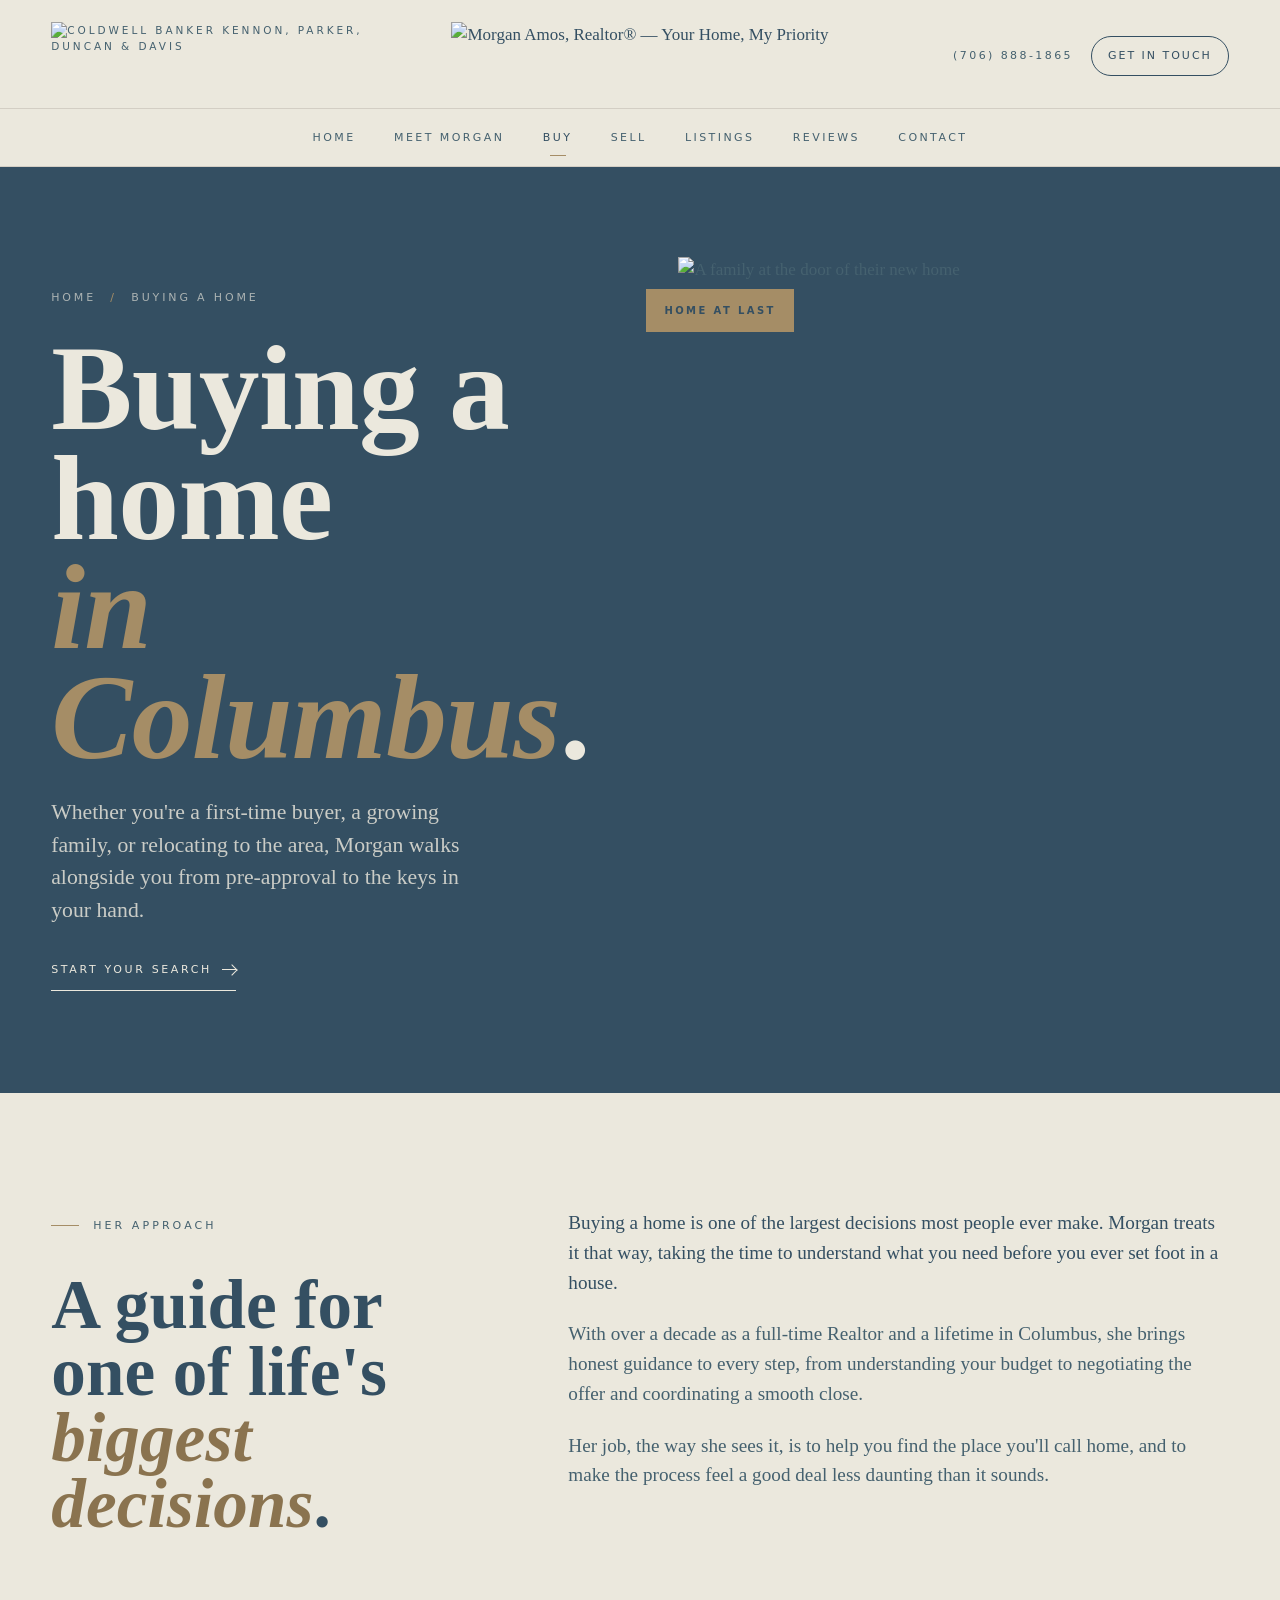
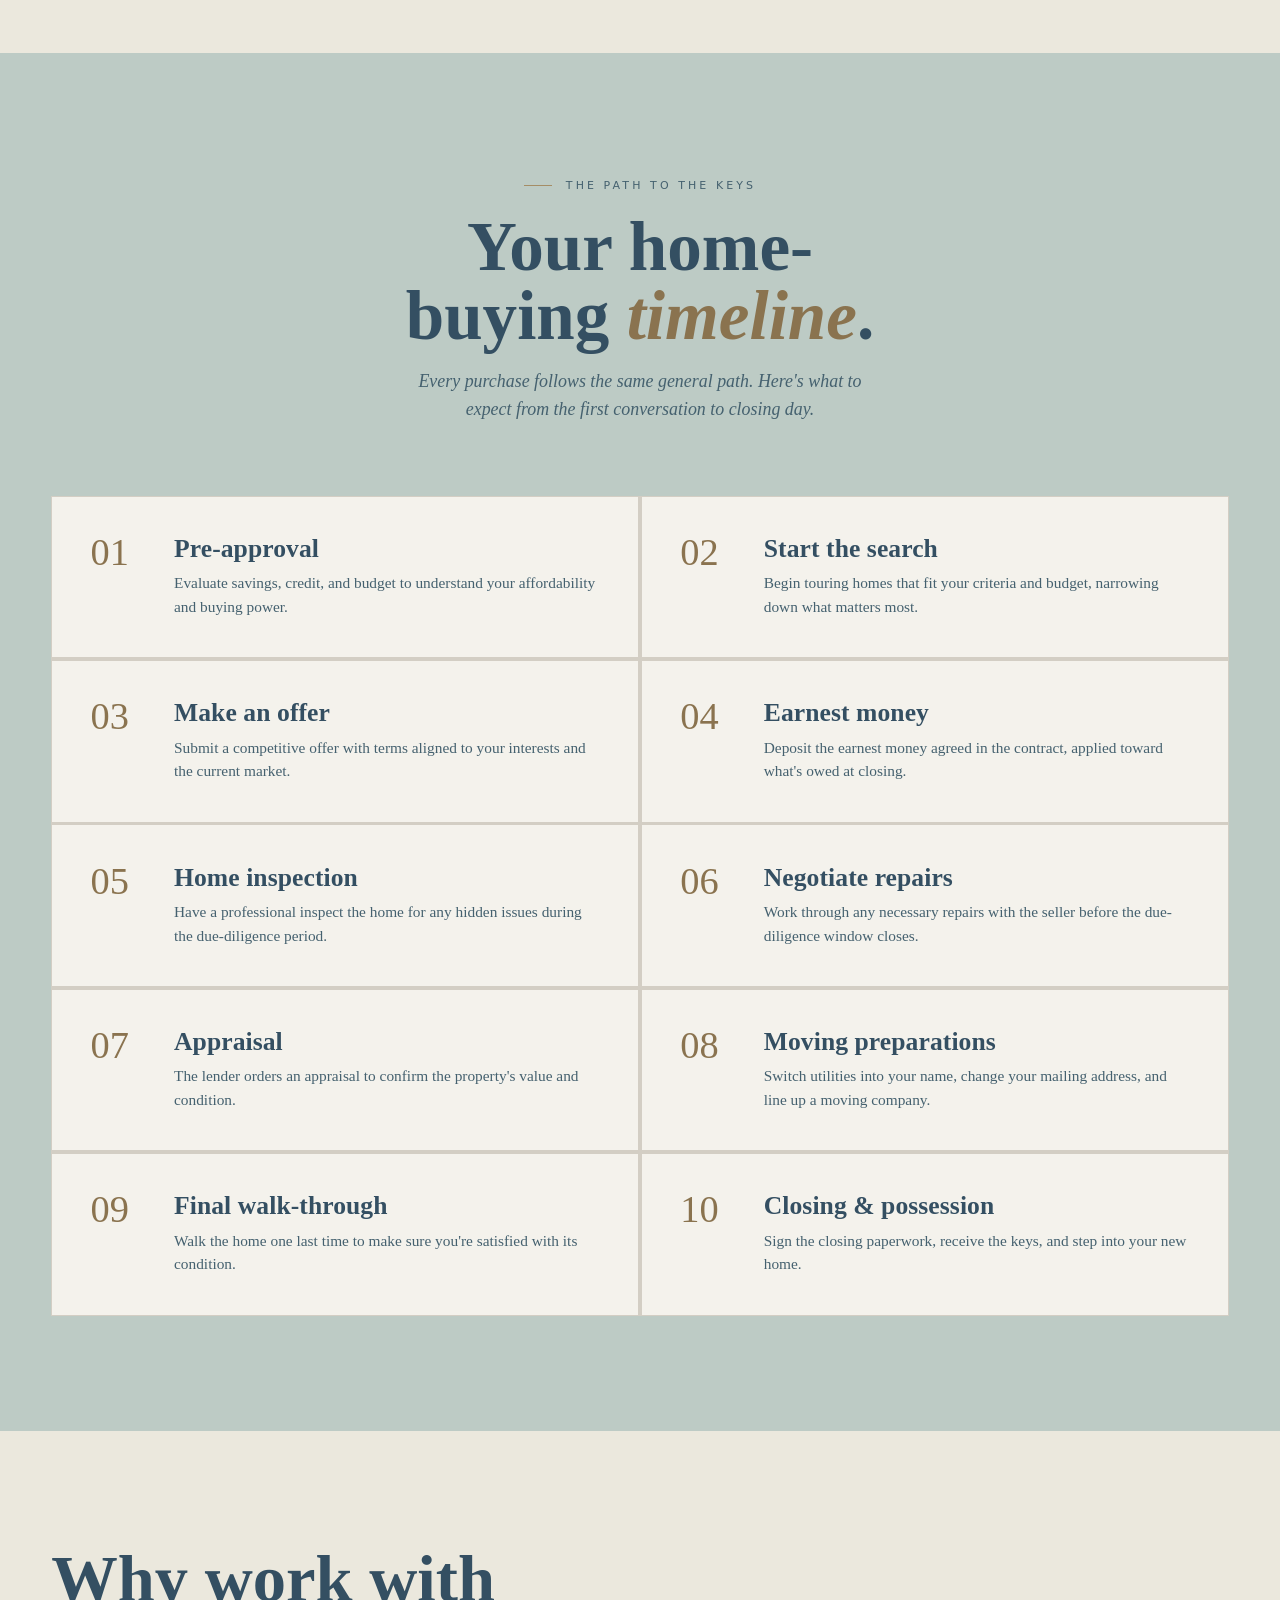
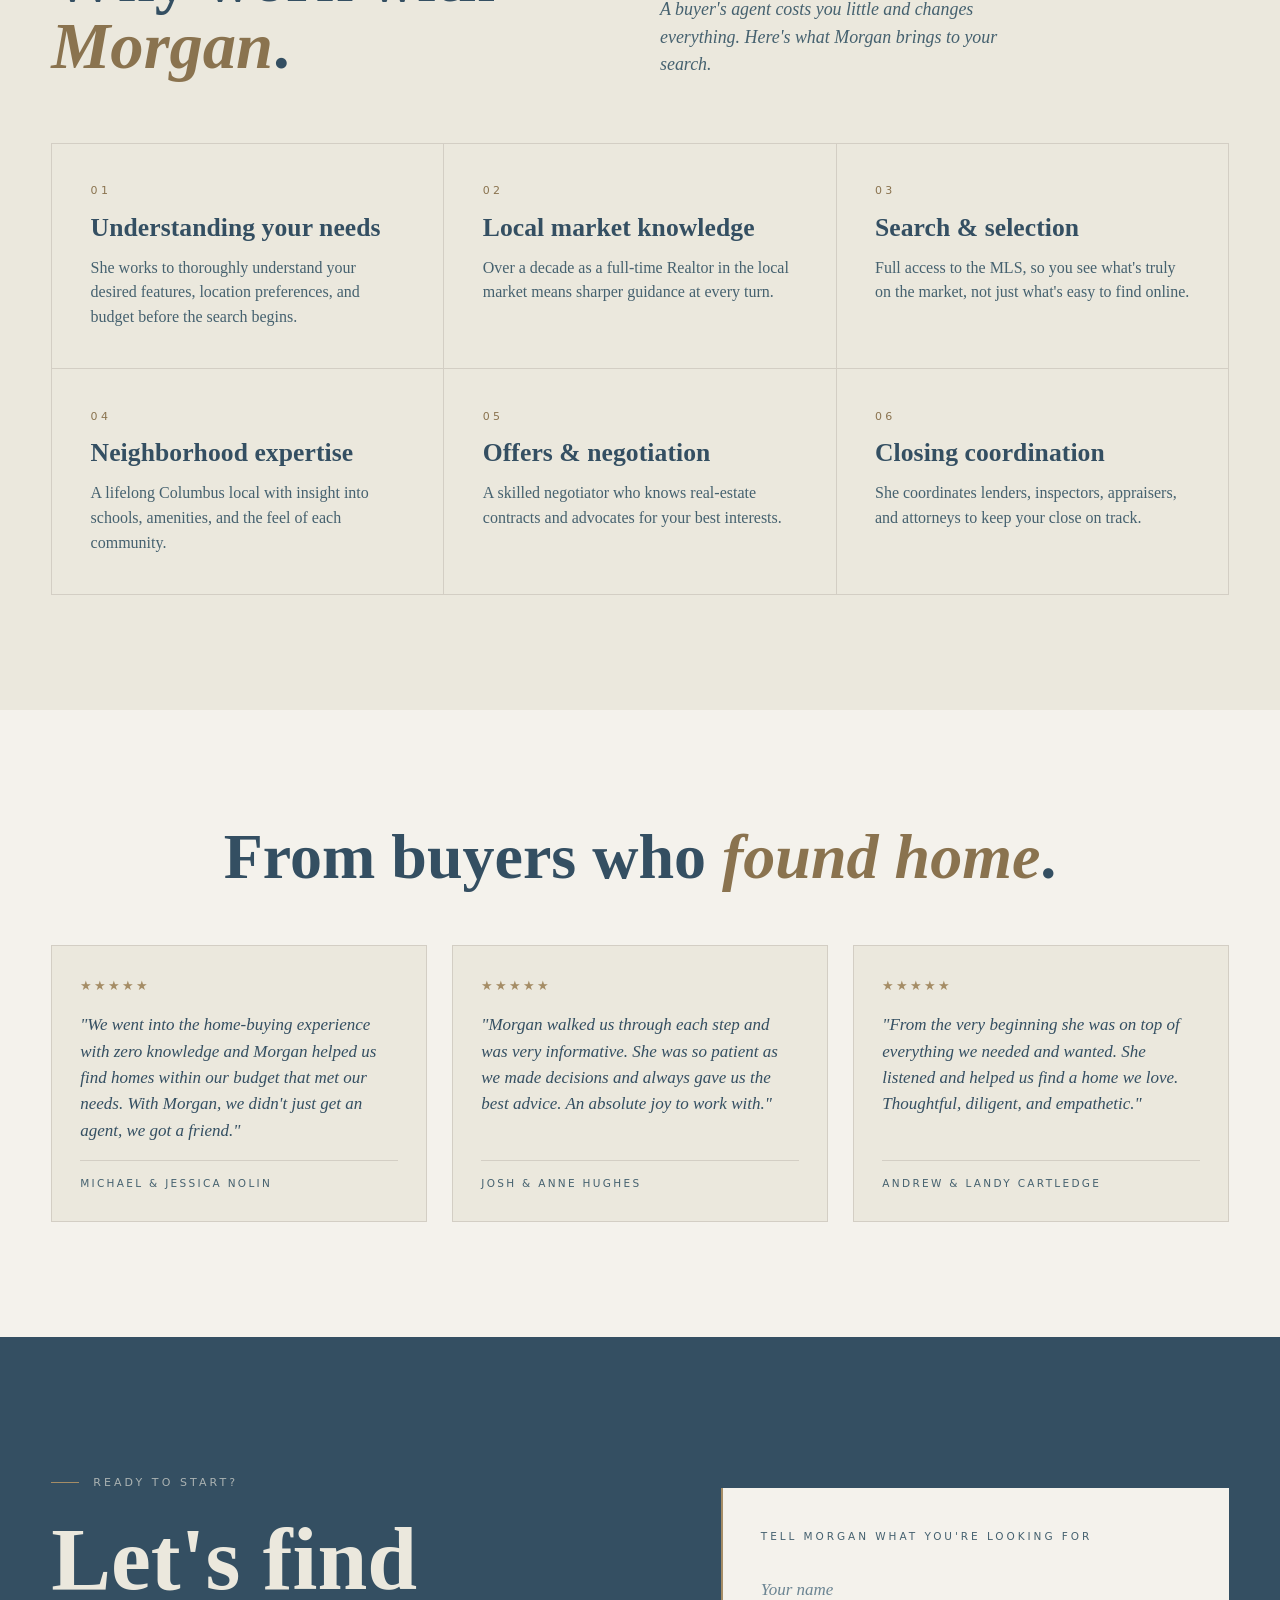
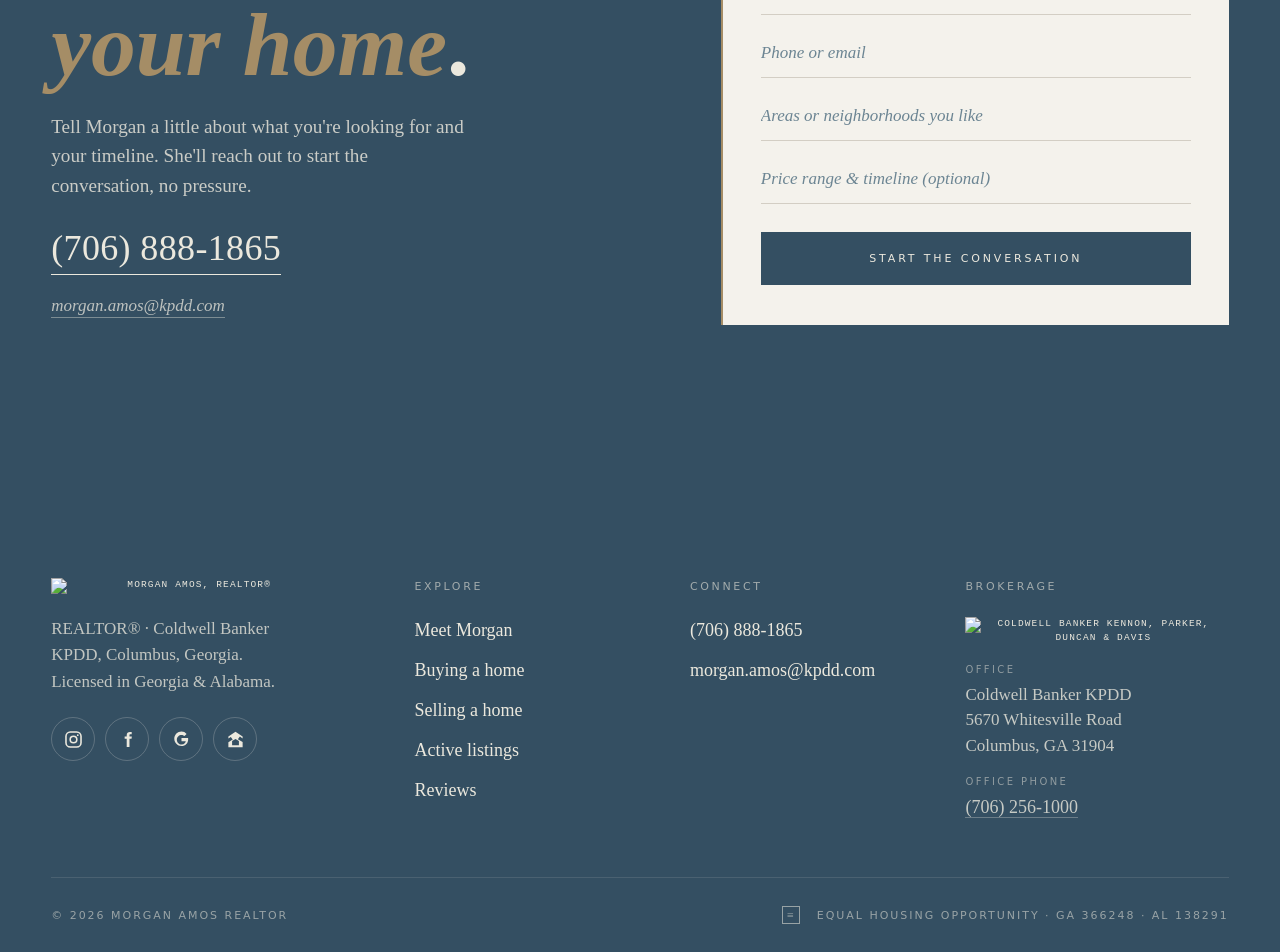
==== buy.html @ 6b2a9965 "Add files via upload" ====
<!doctype html>
<html lang="en">
<head>
<meta charset="utf-8" />
<meta name="viewport" content="width=device-width, initial-scale=1, viewport-fit=cover" />
<meta name="theme-color" content="#083A4F" />
<title>Buy a Home · Morgan Amos Realtor</title>
<link rel="icon" type="image/png" href="favicon.png" />
<link rel="icon" type="image/png" sizes="32x32" href="favicon-32.png" />
<link rel="apple-touch-icon" href="apple-touch-icon.png" />
<link rel="stylesheet" href="fonts.css" />
<link rel="stylesheet" href="shared.css" />
<style>
  /* Hero, full-bleed dark */
  .buy-hero {
    background: var(--ink);
    color: var(--cream);
    padding: clamp(48px, 7vw, 130px) var(--gutter) clamp(56px, 8vw, 140px);
    display: grid;
    grid-template-columns: 1fr 1fr;
    gap: clamp(28px, 6vw, 100px);
    align-items: end;
  }
  .buy-hero .crumbs {
    font-family: var(--sans);
    font-size: 11px;
    letter-spacing: 0.26em;
    text-transform: uppercase;
    color: rgba(235,232,221,0.65);
    margin-bottom: 28px;
  }
  .buy-hero .crumbs span { padding: 0 8px; color: var(--accent); }
  .buy-hero h1 {
    font-family: var(--display);
    font-size: clamp(52px, 9.5vw, 160px);
    line-height: 0.9;
    margin: 0 0 24px;
    letter-spacing: -0.005em;
  }
  .buy-hero h1 em { font-family: var(--serif); font-style: italic; color: var(--accent); }
  .buy-hero .lede {
    font-family: var(--serif);
    font-size: clamp(18px, 1.7vw, 26px);
    color: rgba(235,232,221,0.82);
    max-width: 40ch;
    margin: 0 0 28px;
    line-height: 1.5;
  }
  .buy-hero__right { aspect-ratio: 3/4; position: relative; }
  .buy-hero__right .ph { position: absolute; inset: 0; }
  .buy-hero__right .caption {
    position: absolute;
    z-index: 3;
    left: 14px; top: 14px;
    background: var(--accent);
    color: var(--ink);
    padding: 10px 14px;
    font-family: var(--sans);
    font-size: 10px;
    letter-spacing: 0.24em;
    text-transform: uppercase;
    font-weight: 600;
  }
  @media (min-width: 901px) {
    .buy-hero__right .caption { left: -32px; top: 32px; padding: 14px 18px; }
  }
  @media (max-width: 900px) { .buy-hero { grid-template-columns: 1fr; } }

  /* Intro / approach */
  .approach {
    padding: clamp(56px, 9vw, 140px) var(--gutter);
    display: grid;
    grid-template-columns: 1fr 1.5fr;
    gap: clamp(28px, 6vw, 100px);
    align-items: start;
  }
  .approach h2 {
    font-family: var(--display);
    font-size: clamp(38px, 5.4vw, 88px);
    line-height: 0.96;
    margin: 14px 0 0;
    letter-spacing: 0.002em;
  }
  .approach h2 em { font-family: var(--serif); font-style: italic; color: var(--accent-deep); }
  .approach__body p {
    font-family: var(--serif);
    font-size: clamp(17px, 1.5vw, 24px);
    line-height: 1.55;
    margin: 0 0 22px;
    color: var(--ink);
  }
  .approach__body p:nth-child(n+2) { color: var(--ink-soft); }
  @media (max-width: 800px) { .approach { grid-template-columns: 1fr; gap: 24px; } }

  /* Timeline */
  .timeline { background: var(--paper); padding: clamp(56px, 9vw, 140px) var(--gutter); }
  .timeline__head {
    text-align: center;
    max-width: 58ch;
    margin: 0 auto clamp(40px, 6vw, 72px);
  }
  .timeline__head h2 {
    font-family: var(--display);
    font-size: clamp(34px, 5.4vw, 80px);
    margin: 0 0 16px;
    line-height: 1;
  }
  .timeline__head h2 em { font-family: var(--serif); font-style: italic; color: var(--accent-deep); }
  .timeline__head p {
    font-family: var(--serif);
    font-style: italic;
    font-size: clamp(17px, 1.4vw, 20px);
    color: var(--ink-soft);
  }
  .timeline__grid {
    display: grid;
    grid-template-columns: repeat(2, 1fr);
    gap: clamp(2px, 0.3vw, 4px);
    max-width: 1200px;
    margin: 0 auto;
    border: 1px solid var(--hairline);
    background: var(--hairline);
  }
  .tstep {
    background: var(--cream-light);
    padding: clamp(26px, 3vw, 40px);
    display: flex;
    gap: 22px;
    align-items: flex-start;
  }
  .tstep__n {
    font-family: var(--display);
    font-size: clamp(28px, 3vw, 44px);
    line-height: 0.9;
    color: var(--accent-deep);
    flex-shrink: 0;
    min-width: 1.6em;
  }
  .tstep__t {
    font-family: var(--display);
    font-size: clamp(20px, 2vw, 28px);
    margin: 0 0 8px;
    line-height: 1.1;
    letter-spacing: 0.003em;
  }
  .tstep__b {
    font-family: var(--serif);
    font-size: clamp(15px, 1.2vw, 17px);
    line-height: 1.55;
    color: var(--ink-soft);
    margin: 0;
  }
  @media (max-width: 720px) { .timeline__grid { grid-template-columns: 1fr; } }

  /* Reasons */
  .reasons { padding: clamp(56px, 9vw, 140px) var(--gutter); }
  .reasons__head {
    display: grid;
    grid-template-columns: 1fr 1fr;
    gap: 40px;
    align-items: end;
    margin-bottom: clamp(40px, 5vw, 64px);
  }
  .reasons__head h2 {
    font-family: var(--display);
    font-size: clamp(34px, 5.2vw, 80px);
    line-height: 1;
    margin: 0;
  }
  .reasons__head h2 em { font-family: var(--serif); font-style: italic; color: var(--accent-deep); }
  .reasons__head p {
    font-family: var(--serif);
    font-style: italic;
    font-size: clamp(17px, 1.4vw, 19px);
    color: var(--ink-soft);
    max-width: 42ch;
    margin: 0;
  }
  .reasons__grid {
    display: grid;
    grid-template-columns: repeat(3, 1fr);
    border-top: 1px solid var(--hairline);
    border-left: 1px solid var(--hairline);
  }
  .reason {
    padding: clamp(28px, 3vw, 42px);
    border-right: 1px solid var(--hairline);
    border-bottom: 1px solid var(--hairline);
    display: flex;
    flex-direction: column;
    gap: 14px;
  }
  .reason .n { font-family: var(--sans); font-size: 11px; letter-spacing: 0.3em; color: var(--accent-deep); }
  .reason h3 {
    font-family: var(--display);
    font-size: clamp(21px, 2vw, 28px);
    line-height: 1.1;
    margin: 0;
    letter-spacing: 0.003em;
  }
  .reason p {
    font-family: var(--serif);
    font-size: 16px;
    line-height: 1.55;
    color: var(--ink-soft);
    margin: 0;
  }
  @media (max-width: 900px) { .reasons__head { grid-template-columns: 1fr; gap: 16px; } .reasons__grid { grid-template-columns: 1fr 1fr; } }
  @media (max-width: 560px) { .reasons__grid { grid-template-columns: 1fr; } }

  /* Costs */
  .costs { background: var(--ink); color: var(--cream); padding: clamp(56px, 9vw, 140px) var(--gutter); }
  .costs__head {
    display: grid; grid-template-columns: 1fr 1fr; gap: 28px; align-items: end;
    margin-bottom: clamp(36px, 5vw, 56px);
  }
  .costs__head h2 { font-family: var(--display); font-size: clamp(34px, 5.4vw, 78px); line-height: 1; margin: 0; color: var(--cream); }
  .costs__head h2 em { font-family: var(--serif); font-style: italic; color: var(--accent); }
  .costs__head p {
    font-family: var(--serif); font-style: italic; font-size: clamp(16px, 1.4vw, 19px);
    color: rgba(235,232,221,0.78); max-width: 44ch; margin: 0;
  }
  .costs__grid {
    display: grid; grid-template-columns: repeat(3, 1fr);
    border-top: 1px solid rgba(235,232,221,0.18);
    border-left: 1px solid rgba(235,232,221,0.18);
  }
  .cost {
    padding: clamp(24px, 2.6vw, 36px);
    border-right: 1px solid rgba(235,232,221,0.18);
    border-bottom: 1px solid rgba(235,232,221,0.18);
  }
  .cost .amt { font-family: var(--display); font-size: clamp(22px, 2.4vw, 34px); line-height: 1; margin-bottom: 10px; color: var(--cream); }
  .cost .amt em { font-family: var(--serif); font-style: italic; color: var(--accent); }
  .cost .lab { font-family: var(--sans); font-size: 10.5px; letter-spacing: 0.2em; text-transform: uppercase; color: rgba(235,232,221,0.62); margin-bottom: 10px; }
  .cost .note { font-family: var(--serif); font-size: 15px; line-height: 1.5; color: rgba(235,232,221,0.78); margin: 0; }
  .costs__foot {
    margin-top: clamp(32px, 4vw, 48px);
    font-family: var(--serif); font-style: italic; font-size: clamp(16px, 1.3vw, 19px);
    color: rgba(235,232,221,0.82); max-width: 70ch; line-height: 1.55;
    border-left: 2px solid var(--accent); padding-left: 22px;
  }
  @media (max-width: 900px) { .costs__head { grid-template-columns: 1fr; gap: 14px; } .costs__grid { grid-template-columns: 1fr 1fr; } }
  @media (max-width: 560px) { .costs__grid { grid-template-columns: 1fr; } }

  /* Testimonials */
  .btest { padding: clamp(56px, 9vw, 140px) var(--gutter); background: var(--cream-light); }
  .btest__head { text-align: center; margin-bottom: clamp(36px, 5vw, 56px); }
  .btest__head h2 { font-family: var(--display); font-size: clamp(32px, 5vw, 72px); margin: 0; line-height: 1; }
  .btest__head h2 em { font-family: var(--serif); font-style: italic; color: var(--accent-deep); }
  .btest__grid { display: grid; grid-template-columns: repeat(3, 1fr); gap: clamp(16px, 2vw, 28px); max-width: 1200px; margin: 0 auto; }
  .btest__card {
    background: var(--cream); padding: 30px 28px; border: 1px solid var(--hairline);
    display: flex; flex-direction: column; gap: 16px;
  }
  .btest__stars { color: var(--accent); letter-spacing: 2px; font-size: 13px; }
  .btest__body { font-family: var(--serif); font-style: italic; font-size: 17px; line-height: 1.55; color: var(--ink); margin: 0; }
  .btest__by {
    font-family: var(--sans); font-size: 10.5px; letter-spacing: 0.22em; text-transform: uppercase;
    color: var(--ink-soft); margin-top: auto; padding-top: 14px; border-top: 1px solid var(--hairline);
  }
  @media (max-width: 900px) { .btest__grid { grid-template-columns: 1fr; } }

  /* CTA */
  .buyer-cta {
    background: var(--ink); color: var(--cream);
    padding: clamp(56px, 10vw, 160px) var(--gutter);
    display: grid; grid-template-columns: 1.2fr 1fr; gap: clamp(32px, 5vw, 60px); align-items: center;
  }
  .buyer-cta h2 { font-family: var(--display); font-size: clamp(40px, 7vw, 110px); line-height: 0.96; margin: 0 0 24px; text-wrap: balance; }
  .buyer-cta h2 em { font-family: var(--serif); font-style: italic; color: var(--accent); }
  .buyer-cta p { font-family: var(--serif); font-size: clamp(17px, 1.5vw, 21px); color: rgba(235,232,221,0.82); margin: 0 0 28px; max-width: 44ch; line-height: 1.55; }
  .buyer-cta__form { background: var(--cream-light); color: var(--ink); padding: clamp(28px, 3.5vw, 40px) clamp(24px, 3vw, 38px); border-left: 2px solid var(--accent); }
  .buyer-cta__form .label { font-family: var(--sans); font-size: 10.5px; letter-spacing: 0.28em; text-transform: uppercase; color: var(--ink-soft); margin-bottom: 22px; }
  .buyer-cta__form .field {
    border: 0; border-bottom: 1px solid var(--hairline); background: transparent; width: 100%;
    padding: 14px 0; font-family: var(--serif); font-size: 17px; margin-bottom: 14px; outline: none; color: var(--ink); min-height: 48px;
  }
  .buyer-cta__form .field::placeholder { color: var(--ink-mute); font-style: italic; }
  .buyer-cta__form .field:focus { border-bottom-color: var(--accent); }
  .buyer-cta__form button {
    margin-top: 14px; width: 100%; padding: 18px 22px; background: var(--ink); color: var(--cream); border: 0;
    font-family: var(--sans); font-size: 11px; letter-spacing: 0.26em; text-transform: uppercase; transition: background .25s var(--ease); min-height: 52px;
  }
  .buyer-cta__form button:hover { background: var(--accent-deep); }
  @media (max-width: 900px) { .buyer-cta { grid-template-columns: 1fr; } }

  body[data-accent="gold"] { --accent: #A58D66; --accent-deep: #8a734f; }
  body[data-accent="navy"] { --accent: #083A4F; --accent-deep: #083A4F; }
  body[data-accent="teal"] { --accent: #407E8C; --accent-deep: #346874; }
</style>
</head>
<body data-accent="gold">

<header class="masthead" id="masthead">
  <div class="masthead__top">
    <div class="masthead__meta masthead__brokerage">
      <a href="https://kpdd.com" target="_blank" rel="noopener" aria-label="Coldwell Banker Kennon, Parker, Duncan &amp; Davis"><img src="uploads/coldwell-banker-kpdd.webp" alt="Coldwell Banker Kennon, Parker, Duncan &amp; Davis" /></a>
    </div>
    <div class="masthead__brand">
      <a class="masthead__logo" href="index.html"><img src="uploads/morgan-logo.png" alt="Morgan Amos, Realtor&reg; — Your Home, My Priority" /></a>
    </div>
    <div class="masthead__right">
      <a class="masthead__phone" href="tel:7068881865">(706) 888-1865</a>
      <a class="masthead__cta" href="#contact">Get in touch</a>
      <button class="masthead__menu" id="navToggle" aria-label="Open menu" aria-expanded="false">
        <span></span><span></span><span></span>
      </button>
    </div>
  </div>
  <nav class="masthead__nav" id="navList">
    <a href="index.html">Home</a>
    <a href="meet-morgan.html">Meet Morgan</a>
    <a href="buy.html" class="active">Buy</a>
    <a href="sell.html">Sell</a>
    <a href="listings.html">Listings</a>
    <a href="index.html#reviews">Reviews</a>
    <a href="#contact">Contact</a>
  </nav>
</header>

<!-- ============== HERO ============== -->
<header class="buy-hero" data-screen-label="05 Buy · Hero">
  <div>
    <div class="crumbs">Home <span>/</span> Buying a home</div>
    <h1>Buying a home<br/><em>in Columbus</em>.</h1>
    <p class="lede">
      Whether you're a first-time buyer, a growing family, or relocating to the area, Morgan walks alongside you from pre-approval to the keys in your hand.
    </p>
    <a class="linklike" href="#contact" style="color:var(--cream); border-color:var(--cream);">Start your search <span class="arr"></span></a>
  </div>
  <div class="buy-hero__right">
    <div class="caption">Home at last</div>
    <div class="ph is-photo"><img src="uploads/meet-02-family-on-porch.jpg" alt="A family at the door of their new home" /></div>
  </div>
</header>

<!-- ============== APPROACH ============== -->
<section class="approach" data-screen-label="05 Buy · Approach">
  <div>
    <div class="kicker">Her approach</div>
    <h2>A guide for one of life's <em>biggest decisions</em>.</h2>
  </div>
  <div class="approach__body">
    <p>
      Buying a home is one of the largest decisions most people ever make. Morgan treats it that way, taking the time to understand what you need before you ever set foot in a house.
    </p>
    <p>
      With over a decade as a full-time Realtor and a lifetime in Columbus, she brings honest guidance to every step, from understanding your budget to negotiating the offer and coordinating a smooth close.
    </p>
    <p>
      Her job, the way she sees it, is to help you find the place you'll call home, and to make the process feel a good deal less daunting than it sounds.
    </p>
  </div>
</section>

<!-- ============== TIMELINE ============== -->
<section class="timeline" data-screen-label="05 Buy · Timeline">
  <div class="timeline__head">
    <div class="kicker" style="justify-content:center; margin: 0 auto 18px;">The path to the keys</div>
    <h2>Your home-buying <em>timeline</em>.</h2>
    <p>Every purchase follows the same general path. Here's what to expect from the first conversation to closing day.</p>
  </div>
  <div class="timeline__grid">
    <div class="tstep"><div class="tstep__n">01</div><div><h3 class="tstep__t">Pre-approval</h3><p class="tstep__b">Evaluate savings, credit, and budget to understand your affordability and buying power.</p></div></div>
    <div class="tstep"><div class="tstep__n">02</div><div><h3 class="tstep__t">Start the search</h3><p class="tstep__b">Begin touring homes that fit your criteria and budget, narrowing down what matters most.</p></div></div>
    <div class="tstep"><div class="tstep__n">03</div><div><h3 class="tstep__t">Make an offer</h3><p class="tstep__b">Submit a competitive offer with terms aligned to your interests and the current market.</p></div></div>
    <div class="tstep"><div class="tstep__n">04</div><div><h3 class="tstep__t">Earnest money</h3><p class="tstep__b">Deposit the earnest money agreed in the contract, applied toward what's owed at closing.</p></div></div>
    <div class="tstep"><div class="tstep__n">05</div><div><h3 class="tstep__t">Home inspection</h3><p class="tstep__b">Have a professional inspect the home for any hidden issues during the due-diligence period.</p></div></div>
    <div class="tstep"><div class="tstep__n">06</div><div><h3 class="tstep__t">Negotiate repairs</h3><p class="tstep__b">Work through any necessary repairs with the seller before the due-diligence window closes.</p></div></div>
    <div class="tstep"><div class="tstep__n">07</div><div><h3 class="tstep__t">Appraisal</h3><p class="tstep__b">The lender orders an appraisal to confirm the property's value and condition.</p></div></div>
    <div class="tstep"><div class="tstep__n">08</div><div><h3 class="tstep__t">Moving preparations</h3><p class="tstep__b">Switch utilities into your name, change your mailing address, and line up a moving company.</p></div></div>
    <div class="tstep"><div class="tstep__n">09</div><div><h3 class="tstep__t">Final walk-through</h3><p class="tstep__b">Walk the home one last time to make sure you're satisfied with its condition.</p></div></div>
    <div class="tstep"><div class="tstep__n">10</div><div><h3 class="tstep__t">Closing &amp; possession</h3><p class="tstep__b">Sign the closing paperwork, receive the keys, and step into your new home.</p></div></div>
  </div>
</section>

<!-- ============== REASONS ============== -->
<section class="reasons" data-screen-label="05 Buy · Why a Buyer's Agent">
  <div class="reasons__head">
    <h2>Why work with <em>Morgan</em>.</h2>
    <p>A buyer's agent costs you little and changes everything. Here's what Morgan brings to your search.</p>
  </div>
  <div class="reasons__grid">
    <div class="reason"><div class="n">01</div><h3>Understanding your needs</h3><p>She works to thoroughly understand your desired features, location preferences, and budget before the search begins.</p></div>
    <div class="reason"><div class="n">02</div><h3>Local market knowledge</h3><p>Over a decade as a full-time Realtor in the local market means sharper guidance at every turn.</p></div>
    <div class="reason"><div class="n">03</div><h3>Search &amp; selection</h3><p>Full access to the MLS, so you see what's truly on the market, not just what's easy to find online.</p></div>
    <div class="reason"><div class="n">04</div><h3>Neighborhood expertise</h3><p>A lifelong Columbus local with insight into schools, amenities, and the feel of each community.</p></div>
    <div class="reason"><div class="n">05</div><h3>Offers &amp; negotiation</h3><p>A skilled negotiator who knows real-estate contracts and advocates for your best interests.</p></div>
    <div class="reason"><div class="n">06</div><h3>Closing coordination</h3><p>She coordinates lenders, inspectors, appraisers, and attorneys to keep your close on track.</p></div>
  </div>
</section>

<!-- ============== TESTIMONIALS ============== -->
<section class="btest" data-screen-label="05 Buy · Testimonials">
  <div class="btest__head">
    <h2>From buyers who <em>found home</em>.</h2>
  </div>
  <div class="btest__grid">
    <article class="btest__card">
      <span class="btest__stars">★★★★★</span>
      <p class="btest__body">"We went into the home-buying experience with zero knowledge and Morgan helped us find homes within our budget that met our needs. With Morgan, we didn't just get an agent, we got a friend."</p>
      <div class="btest__by">Michael &amp; Jessica Nolin</div>
    </article>
    <article class="btest__card">
      <span class="btest__stars">★★★★★</span>
      <p class="btest__body">"Morgan walked us through each step and was very informative. She was so patient as we made decisions and always gave us the best advice. An absolute joy to work with."</p>
      <div class="btest__by">Josh &amp; Anne Hughes</div>
    </article>
    <article class="btest__card">
      <span class="btest__stars">★★★★★</span>
      <p class="btest__body">"From the very beginning she was on top of everything we needed and wanted. She listened and helped us find a home we love. Thoughtful, diligent, and empathetic."</p>
      <div class="btest__by">Andrew &amp; Landy Cartledge</div>
    </article>
  </div>
</section>

<!-- ============== FINAL CTA ============== -->
<section class="buyer-cta" id="contact" data-screen-label="05 Buy · Contact">
  <div>
    <div class="kicker" style="color:rgba(235,232,221,0.65);">Ready to start?</div>
    <h2>Let's find <em>your home</em>.</h2>
    <p>
      Tell Morgan a little about what you're looking for and your timeline. She'll reach out to start the conversation, no pressure.
    </p>
    <div style="font-family: var(--display); font-size: clamp(26px, 4vw, 36px); line-height: 1.1; letter-spacing: 0.01em;">
      <a href="tel:7068881865" style="border-bottom: 1px solid var(--cream); padding-bottom: 6px; display: inline-block; white-space: nowrap;">(706) 888-1865</a>
    </div>
    <p style="font-family: var(--serif); font-style: italic; font-size: 17px; margin-top: 18px; color: rgba(235,232,221,0.75);">
      <a href="mailto:morgan.amos@kpdd.com" style="border-bottom: 1px solid rgba(235,232,221,0.4); padding-bottom: 2px;">morgan.amos@kpdd.com</a>
    </p>
  </div>

  <form class="buyer-cta__form" onsubmit="event.preventDefault(); this.querySelector('button').textContent='Thank you, Morgan will be in touch.'; this.querySelector('button').disabled=true;">
    <div class="label">Tell Morgan what you're looking for</div>
    <input class="field" type="text" placeholder="Your name" required />
    <input class="field" type="tel" placeholder="Phone or email" required />
    <input class="field" type="text" placeholder="Areas or neighborhoods you like" />
    <input class="field" type="text" placeholder="Price range &amp; timeline (optional)" />
    <button type="submit">Start the conversation</button>
  </form>
</section>

<!-- ============== FOOTER ============== -->
<footer class="footer">
  <div class="cols">
    <div class="brand">
      <div class="logo-slot footer-logo has-art"><img src="uploads/morgan-logo-cream.png" alt="Morgan Amos, Realtor&reg;" /></div>
      <p>REALTOR&reg; &middot; Coldwell Banker KPDD, Columbus, Georgia. Licensed in Georgia &amp; Alabama.</p>
      <div class="socials">
        <a href="https://www.instagram.com/morganamosrealtor" target="_blank" rel="noopener" aria-label="Instagram"><svg viewBox="0 0 24 24" fill="none" stroke="currentColor" stroke-width="2" stroke-linecap="round" stroke-linejoin="round" aria-hidden="true"><rect x="2.5" y="2.5" width="19" height="19" rx="5.5"/><circle cx="12" cy="12" r="4.2"/><circle cx="17.4" cy="6.6" r="1.1" fill="currentColor" stroke="none"/></svg></a>
        <a href="https://www.facebook.com/morganamosrealtor" target="_blank" rel="noopener" aria-label="Facebook"><svg viewBox="0 0 24 24" fill="currentColor" aria-hidden="true"><path d="M14.5 8.2V6.6c0-.8.2-1.2 1.3-1.2h1.5V2.6C16.9 2.5 16 2.4 15 2.4c-2.4 0-4 1.5-4 4.1v1.7H8.4V11H11v10.6h3.5V11h2.6l.4-2.8z"/></svg></a>
        <a href="https://share.google/FKAKElppMwVY8f7nb" target="_blank" rel="noopener" aria-label="Google"><svg viewBox="0 0 24 24" fill="currentColor" aria-hidden="true"><path d="M12 10.2v3.9h5.4c-.24 1.4-1.7 4.1-5.4 4.1-3.25 0-5.9-2.7-5.9-6s2.65-6 5.9-6c1.85 0 3.1.79 3.8 1.47l2.6-2.5C16.7 2.99 14.6 2 12 2 6.95 2 2.9 6.05 2.9 11.1S6.95 20.2 12 20.2c5.05 0 8.4-3.55 8.4-8.55 0-.57-.06-1-.14-1.45H12z"/></svg></a>
        <a href="https://www.zillow.com/profile/morganamos" target="_blank" rel="noopener" aria-label="Zillow"><svg viewBox="0 0 24 24" fill="currentColor" aria-hidden="true"><path d="M12 2.2 3 8.3v2.55l3.05-2.05 2.45 3.05L3 15.5v6.3h18v-6.6l-6.05-3.6 2.6-3.25L21 10.85V8.3L12 2.2zm0 9.05 4.3 2.55v5.6H7.7v-5.35L12 11.25z"/></svg></a>
      </div>
    </div>
    <div>
      <h5>Explore</h5>
      <ul>
        <li><a href="meet-morgan.html">Meet Morgan</a></li>
        <li><a href="buy.html">Buying a home</a></li>
        <li><a href="sell.html">Selling a home</a></li>
        <li><a href="listings.html">Active listings</a></li>
        <li><a href="index.html#reviews">Reviews</a></li>
      </ul>
    </div>
    <div>
      <h5>Connect</h5>
      <ul>
        <li><a href="tel:7068881865">(706) 888-1865</a></li>
        <li><a href="mailto:morgan.amos@kpdd.com">morgan.amos@kpdd.com</a></li>
      </ul>
    </div>
    <div>
      <h5>Brokerage</h5>
      <div class="brokerage">
        <div class="logo-slot cb-logo has-art"><img src="uploads/coldwell-banker-kpdd-white.png" alt="Coldwell Banker Kennon, Parker, Duncan & Davis" /></div>
        <div class="office"><b>Office</b>Coldwell Banker KPDD<br/>5670 Whitesville Road<br/>Columbus, GA 31904</div>
        <div class="office"><b>Office phone</b><a href="tel:7062561000">(706) 256-1000</a></div>
      </div>
    </div>
  </div>
  <div class="bottom">
    <span>© <span id="year">2026</span> Morgan Amos Realtor</span>
    <span><span class="eh">≡</span> &nbsp; Equal Housing Opportunity · GA 366248 · AL 138291</span>
  </div>
</footer>

<!-- ============== MOBILE STICKY CALL BAR ============== -->
<div class="callbar" aria-hidden="false">
  <a href="tel:7068881865" class="primary">
    <span class="ic">☎</span><span>Call Morgan</span>
  </a>
  <a href="sms:7068881865" class="ghost">
    <span class="ic">✉</span><span>Text</span>
  </a>
</div>

<script>
  const nav = document.getElementById("masthead");
  const onScroll = () => nav.classList.toggle("scrolled", window.scrollY > 40);
  window.addEventListener("scroll", onScroll, { passive: true });
  onScroll();

  const toggle = document.getElementById("navToggle");
  if (toggle) {
    toggle.addEventListener("click", () => {
      const open = nav.classList.toggle("nav-open");
      toggle.setAttribute("aria-expanded", open ? "true" : "false");
      toggle.setAttribute("aria-label", open ? "Close menu" : "Open menu");
    });
    document.querySelectorAll("#navList a").forEach(a => {
      a.addEventListener("click", () => {
        nav.classList.remove("nav-open");
        toggle.setAttribute("aria-expanded", "false");
      });
    });
  }

  const y = document.getElementById("year");
  if (y) y.textContent = new Date().getFullYear();

  const a = localStorage.getItem("morgan-accent");
  if (a) document.body.setAttribute("data-accent", a);
</script>

</body>
</html>
---- fonts.css ----
/* latin-ext */
@font-face {
  font-family: 'Cormorant Garamond';
  font-style: italic;
  font-weight: 400;
  font-display: swap;
  src: url(fonts/CormorantGaramond-400i-latin-ext.woff2) format('woff2');
  unicode-range: U+0100-02BA, U+02BD-02C5, U+02C7-02CC, U+02CE-02D7, U+02DD-02FF, U+0304, U+0308, U+0329, U+1D00-1DBF, U+1E00-1E9F, U+1EF2-1EFF, U+2020, U+20A0-20AB, U+20AD-20C0, U+2113, U+2C60-2C7F, U+A720-A7FF;
}
/* latin */
@font-face {
  font-family: 'Cormorant Garamond';
  font-style: italic;
  font-weight: 400;
  font-display: swap;
  src: url(fonts/CormorantGaramond-400i-latin.woff2) format('woff2');
  unicode-range: U+0000-00FF, U+0131, U+0152-0153, U+02BB-02BC, U+02C6, U+02DA, U+02DC, U+0304, U+0308, U+0329, U+2000-206F, U+20AC, U+2122, U+2191, U+2193, U+2212, U+2215, U+FEFF, U+FFFD;
}
/* latin-ext */
@font-face {
  font-family: 'Cormorant Garamond';
  font-style: italic;
  font-weight: 500;
  font-display: swap;
  src: url(fonts/CormorantGaramond-500i-latin-ext.woff2) format('woff2');
  unicode-range: U+0100-02BA, U+02BD-02C5, U+02C7-02CC, U+02CE-02D7, U+02DD-02FF, U+0304, U+0308, U+0329, U+1D00-1DBF, U+1E00-1E9F, U+1EF2-1EFF, U+2020, U+20A0-20AB, U+20AD-20C0, U+2113, U+2C60-2C7F, U+A720-A7FF;
}
/* latin */
@font-face {
  font-family: 'Cormorant Garamond';
  font-style: italic;
  font-weight: 500;
  font-display: swap;
  src: url(fonts/CormorantGaramond-500i-latin.woff2) format('woff2');
  unicode-range: U+0000-00FF, U+0131, U+0152-0153, U+02BB-02BC, U+02C6, U+02DA, U+02DC, U+0304, U+0308, U+0329, U+2000-206F, U+20AC, U+2122, U+2191, U+2193, U+2212, U+2215, U+FEFF, U+FFFD;
}
/* latin-ext */
@font-face {
  font-family: 'Cormorant Garamond';
  font-style: italic;
  font-weight: 600;
  font-display: swap;
  src: url(fonts/CormorantGaramond-600i-latin-ext.woff2) format('woff2');
  unicode-range: U+0100-02BA, U+02BD-02C5, U+02C7-02CC, U+02CE-02D7, U+02DD-02FF, U+0304, U+0308, U+0329, U+1D00-1DBF, U+1E00-1E9F, U+1EF2-1EFF, U+2020, U+20A0-20AB, U+20AD-20C0, U+2113, U+2C60-2C7F, U+A720-A7FF;
}
/* latin */
@font-face {
  font-family: 'Cormorant Garamond';
  font-style: italic;
  font-weight: 600;
  font-display: swap;
  src: url(fonts/CormorantGaramond-600i-latin.woff2) format('woff2');
  unicode-range: U+0000-00FF, U+0131, U+0152-0153, U+02BB-02BC, U+02C6, U+02DA, U+02DC, U+0304, U+0308, U+0329, U+2000-206F, U+20AC, U+2122, U+2191, U+2193, U+2212, U+2215, U+FEFF, U+FFFD;
}
/* latin-ext */
@font-face {
  font-family: 'Cormorant Garamond';
  font-style: italic;
  font-weight: 700;
  font-display: swap;
  src: url(fonts/CormorantGaramond-700i-latin-ext.woff2) format('woff2');
  unicode-range: U+0100-02BA, U+02BD-02C5, U+02C7-02CC, U+02CE-02D7, U+02DD-02FF, U+0304, U+0308, U+0329, U+1D00-1DBF, U+1E00-1E9F, U+1EF2-1EFF, U+2020, U+20A0-20AB, U+20AD-20C0, U+2113, U+2C60-2C7F, U+A720-A7FF;
}
/* latin */
@font-face {
  font-family: 'Cormorant Garamond';
  font-style: italic;
  font-weight: 700;
  font-display: swap;
  src: url(fonts/CormorantGaramond-700i-latin.woff2) format('woff2');
  unicode-range: U+0000-00FF, U+0131, U+0152-0153, U+02BB-02BC, U+02C6, U+02DA, U+02DC, U+0304, U+0308, U+0329, U+2000-206F, U+20AC, U+2122, U+2191, U+2193, U+2212, U+2215, U+FEFF, U+FFFD;
}
/* latin-ext */
@font-face {
  font-family: 'Cormorant Garamond';
  font-style: normal;
  font-weight: 400;
  font-display: swap;
  src: url(fonts/CormorantGaramond-400-latin-ext.woff2) format('woff2');
  unicode-range: U+0100-02BA, U+02BD-02C5, U+02C7-02CC, U+02CE-02D7, U+02DD-02FF, U+0304, U+0308, U+0329, U+1D00-1DBF, U+1E00-1E9F, U+1EF2-1EFF, U+2020, U+20A0-20AB, U+20AD-20C0, U+2113, U+2C60-2C7F, U+A720-A7FF;
}
/* latin */
@font-face {
  font-family: 'Cormorant Garamond';
  font-style: normal;
  font-weight: 400;
  font-display: swap;
  src: url(fonts/CormorantGaramond-400-latin.woff2) format('woff2');
  unicode-range: U+0000-00FF, U+0131, U+0152-0153, U+02BB-02BC, U+02C6, U+02DA, U+02DC, U+0304, U+0308, U+0329, U+2000-206F, U+20AC, U+2122, U+2191, U+2193, U+2212, U+2215, U+FEFF, U+FFFD;
}
/* latin-ext */
@font-face {
  font-family: 'Cormorant Garamond';
  font-style: normal;
  font-weight: 500;
  font-display: swap;
  src: url(fonts/CormorantGaramond-500-latin-ext.woff2) format('woff2');
  unicode-range: U+0100-02BA, U+02BD-02C5, U+02C7-02CC, U+02CE-02D7, U+02DD-02FF, U+0304, U+0308, U+0329, U+1D00-1DBF, U+1E00-1E9F, U+1EF2-1EFF, U+2020, U+20A0-20AB, U+20AD-20C0, U+2113, U+2C60-2C7F, U+A720-A7FF;
}
/* latin */
@font-face {
  font-family: 'Cormorant Garamond';
  font-style: normal;
  font-weight: 500;
  font-display: swap;
  src: url(fonts/CormorantGaramond-500-latin.woff2) format('woff2');
  unicode-range: U+0000-00FF, U+0131, U+0152-0153, U+02BB-02BC, U+02C6, U+02DA, U+02DC, U+0304, U+0308, U+0329, U+2000-206F, U+20AC, U+2122, U+2191, U+2193, U+2212, U+2215, U+FEFF, U+FFFD;
}
/* latin-ext */
@font-face {
  font-family: 'Cormorant Garamond';
  font-style: normal;
  font-weight: 600;
  font-display: swap;
  src: url(fonts/CormorantGaramond-600-latin-ext.woff2) format('woff2');
  unicode-range: U+0100-02BA, U+02BD-02C5, U+02C7-02CC, U+02CE-02D7, U+02DD-02FF, U+0304, U+0308, U+0329, U+1D00-1DBF, U+1E00-1E9F, U+1EF2-1EFF, U+2020, U+20A0-20AB, U+20AD-20C0, U+2113, U+2C60-2C7F, U+A720-A7FF;
}
/* latin */
@font-face {
  font-family: 'Cormorant Garamond';
  font-style: normal;
  font-weight: 600;
  font-display: swap;
  src: url(fonts/CormorantGaramond-600-latin.woff2) format('woff2');
  unicode-range: U+0000-00FF, U+0131, U+0152-0153, U+02BB-02BC, U+02C6, U+02DA, U+02DC, U+0304, U+0308, U+0329, U+2000-206F, U+20AC, U+2122, U+2191, U+2193, U+2212, U+2215, U+FEFF, U+FFFD;
}
/* latin-ext */
@font-face {
  font-family: 'Cormorant Garamond';
  font-style: normal;
  font-weight: 700;
  font-display: swap;
  src: url(fonts/CormorantGaramond-700-latin-ext.woff2) format('woff2');
  unicode-range: U+0100-02BA, U+02BD-02C5, U+02C7-02CC, U+02CE-02D7, U+02DD-02FF, U+0304, U+0308, U+0329, U+1D00-1DBF, U+1E00-1E9F, U+1EF2-1EFF, U+2020, U+20A0-20AB, U+20AD-20C0, U+2113, U+2C60-2C7F, U+A720-A7FF;
}
/* latin */
@font-face {
  font-family: 'Cormorant Garamond';
  font-style: normal;
  font-weight: 700;
  font-display: swap;
  src: url(fonts/CormorantGaramond-700-latin.woff2) format('woff2');
  unicode-range: U+0000-00FF, U+0131, U+0152-0153, U+02BB-02BC, U+02C6, U+02DA, U+02DC, U+0304, U+0308, U+0329, U+2000-206F, U+20AC, U+2122, U+2191, U+2193, U+2212, U+2215, U+FEFF, U+FFFD;
}
/* latin-ext */
@font-face {
  font-family: 'Inter';
  font-style: normal;
  font-weight: 300;
  font-display: swap;
  src: url(fonts/Inter-300-latin-ext.woff2) format('woff2');
  unicode-range: U+0100-02BA, U+02BD-02C5, U+02C7-02CC, U+02CE-02D7, U+02DD-02FF, U+0304, U+0308, U+0329, U+1D00-1DBF, U+1E00-1E9F, U+1EF2-1EFF, U+2020, U+20A0-20AB, U+20AD-20C0, U+2113, U+2C60-2C7F, U+A720-A7FF;
}
/* latin */
@font-face {
  font-family: 'Inter';
  font-style: normal;
  font-weight: 300;
  font-display: swap;
  src: url(fonts/Inter-300-latin.woff2) format('woff2');
  unicode-range: U+0000-00FF, U+0131, U+0152-0153, U+02BB-02BC, U+02C6, U+02DA, U+02DC, U+0304, U+0308, U+0329, U+2000-206F, U+20AC, U+2122, U+2191, U+2193, U+2212, U+2215, U+FEFF, U+FFFD;
}
/* latin-ext */
@font-face {
  font-family: 'Inter';
  font-style: normal;
  font-weight: 400;
  font-display: swap;
  src: url(fonts/Inter-400-latin-ext.woff2) format('woff2');
  unicode-range: U+0100-02BA, U+02BD-02C5, U+02C7-02CC, U+02CE-02D7, U+02DD-02FF, U+0304, U+0308, U+0329, U+1D00-1DBF, U+1E00-1E9F, U+1EF2-1EFF, U+2020, U+20A0-20AB, U+20AD-20C0, U+2113, U+2C60-2C7F, U+A720-A7FF;
}
/* latin */
@font-face {
  font-family: 'Inter';
  font-style: normal;
  font-weight: 400;
  font-display: swap;
  src: url(fonts/Inter-400-latin.woff2) format('woff2');
  unicode-range: U+0000-00FF, U+0131, U+0152-0153, U+02BB-02BC, U+02C6, U+02DA, U+02DC, U+0304, U+0308, U+0329, U+2000-206F, U+20AC, U+2122, U+2191, U+2193, U+2212, U+2215, U+FEFF, U+FFFD;
}
/* latin-ext */
@font-face {
  font-family: 'Inter';
  font-style: normal;
  font-weight: 500;
  font-display: swap;
  src: url(fonts/Inter-500-latin-ext.woff2) format('woff2');
  unicode-range: U+0100-02BA, U+02BD-02C5, U+02C7-02CC, U+02CE-02D7, U+02DD-02FF, U+0304, U+0308, U+0329, U+1D00-1DBF, U+1E00-1E9F, U+1EF2-1EFF, U+2020, U+20A0-20AB, U+20AD-20C0, U+2113, U+2C60-2C7F, U+A720-A7FF;
}
/* latin */
@font-face {
  font-family: 'Inter';
  font-style: normal;
  font-weight: 500;
  font-display: swap;
  src: url(fonts/Inter-500-latin.woff2) format('woff2');
  unicode-range: U+0000-00FF, U+0131, U+0152-0153, U+02BB-02BC, U+02C6, U+02DA, U+02DC, U+0304, U+0308, U+0329, U+2000-206F, U+20AC, U+2122, U+2191, U+2193, U+2212, U+2215, U+FEFF, U+FFFD;
}
/* latin-ext */
@font-face {
  font-family: 'Inter';
  font-style: normal;
  font-weight: 600;
  font-display: swap;
  src: url(fonts/Inter-600-latin-ext.woff2) format('woff2');
  unicode-range: U+0100-02BA, U+02BD-02C5, U+02C7-02CC, U+02CE-02D7, U+02DD-02FF, U+0304, U+0308, U+0329, U+1D00-1DBF, U+1E00-1E9F, U+1EF2-1EFF, U+2020, U+20A0-20AB, U+20AD-20C0, U+2113, U+2C60-2C7F, U+A720-A7FF;
}
/* latin */
@font-face {
  font-family: 'Inter';
  font-style: normal;
  font-weight: 600;
  font-display: swap;
  src: url(fonts/Inter-600-latin.woff2) format('woff2');
  unicode-range: U+0000-00FF, U+0131, U+0152-0153, U+02BB-02BC, U+02C6, U+02DA, U+02DC, U+0304, U+0308, U+0329, U+2000-206F, U+20AC, U+2122, U+2191, U+2193, U+2212, U+2215, U+FEFF, U+FFFD;
}
/* latin */
@font-face {
  font-family: 'Italiana';
  font-style: normal;
  font-weight: 400;
  font-display: swap;
  src: url(fonts/Italiana-400-latin.woff2) format('woff2');
  unicode-range: U+0000-00FF, U+0131, U+0152-0153, U+02BB-02BC, U+02C6, U+02DA, U+02DC, U+0304, U+0308, U+0329, U+2000-206F, U+20AC, U+2122, U+2191, U+2193, U+2212, U+2215, U+FEFF, U+FFFD;
}
---- shared.css ----
/* =========================================================
   Morgan Amos Realtor — Editorial site
   Shared tokens + chrome
   Mobile-first refinements applied throughout
   ========================================================= */

:root {
  /* True brand palette — Cream / Sage / Stone / Taupe / Navy (no gold/teal) */
  --navy:         #344f62;   /* Navy  */
  --gold:         #344f62;   /* accent base = Navy (brand has no gold) */
  --gold-deep:    #28404f;
  --gold-bright:  #bdcbc5;   /* Sage — accent on dark navy */
  --aqua:         #bdcbc5;   /* Sage */
  --teal:         #4a6577;   /* mid-navy (folds old teal) */
  --teal-deep:    #344f62;
  --sand:         #ebe8dd;   /* Cream */

  --cream:        #ebe8dd;   /* Cream */
  --cream-light:  #f4f2ec;   /* Cream, lifted */
  --ink:          #344f62;   /* Navy */
  --ink-soft:     #45616f;
  --ink-mute:     #6c8593;
  --sage:         #bdcbc5;   /* Sage */
  --sage-deep:    #9fb3ad;
  --stone:        #838288;   /* Stone gray */
  --taupe:        #bbb6b0;   /* Taupe */
  --paper:        #bdcbc5;   /* Sage as paper */
  --hairline:     #d3cec4;

  /* Active accent (Tweakable) — Navy on light, Sage on dark */
  --accent:       #344f62;
  --accent-deep:  #28404f;

  /* Type */
  --display: "Cormorant Garamond", "EB Garamond", Georgia, serif;
  --serif:   "Cormorant Garamond", "EB Garamond", Georgia, serif;
  --sans:    "Inter", system-ui, sans-serif;

  /* Layout, mobile-first */
  --gutter: clamp(18px, 4vw, 72px);
  --maxw: 1440px;

  /* Motion */
  --ease: cubic-bezier(.22,.61,.36,1);
}

* { box-sizing: border-box; }
html, body { margin: 0; padding: 0; overflow-x: hidden; }
html { -webkit-text-size-adjust: 100%; }
body {
  font-family: var(--serif);
  background: var(--cream);
  color: var(--ink);
  font-size: 17px;
  line-height: 1.55;
  -webkit-font-smoothing: antialiased;
  text-rendering: optimizeLegibility;
  /* Leave room for the mobile call bar */
  padding-bottom: env(safe-area-inset-bottom);
}
img { display: block; max-width: 100%; }
a { color: inherit; text-decoration: none; -webkit-tap-highlight-color: transparent; }
button { font: inherit; cursor: pointer; }

::selection { background: var(--accent); color: var(--cream-light); }

/* ---------- Typography utilities ---------- */
.display {
  font-family: var(--display);
  font-weight: 400;
  letter-spacing: 0.005em;
  line-height: 0.95;
}
.serif    { font-family: var(--serif);    }
.sans     { font-family: var(--sans);     }
.eyebrow  {
  font-family: var(--sans);
  font-size: 11px;
  letter-spacing: 0.22em;
  text-transform: uppercase;
  font-weight: 500;
}
.italic   { font-style: italic; }

/* Drop cap, mobile-safe */
.dropcap::first-letter {
  font-family: var(--display);
  font-size: 4.6em;
  float: left;
  line-height: 0.82;
  padding: 0.08em 0.14em 0 0;
  color: var(--ink);
}
@media (min-width: 800px) {
  .dropcap::first-letter { font-size: 5.4em; }
}

/* ---------- Masthead ---------- */
.masthead {
  position: sticky;
  top: 0;
  z-index: 50;
  background: var(--cream);
  transition: background .35s var(--ease), box-shadow .35s var(--ease);
}
.masthead.scrolled {
  background: rgba(229,225,221,0.94);
  backdrop-filter: blur(14px);
  -webkit-backdrop-filter: blur(14px);
  box-shadow: 0 1px 0 var(--hairline);
}

.masthead__top {
  display: grid;
  grid-template-columns: 1fr auto 1fr;
  align-items: center;
  padding: 22px var(--gutter) 18px;
  gap: 24px;
  transition: padding .35s var(--ease);
}
.masthead.scrolled .masthead__top {
  padding: 12px var(--gutter) 10px;
}

.masthead__meta {
  font-family: var(--sans);
  font-size: 10.5px;
  letter-spacing: 0.28em;
  text-transform: uppercase;
  color: var(--ink-soft);
  display: flex;
  align-items: center;
  gap: 14px;
}
.masthead__meta .dot { color: var(--accent); }
.masthead__cb {
  padding: 0;
  max-width: 168px;
  width: 100%;
  border: 0;
  opacity: 1;
}
.masthead__cb img { display: block; width: 100%; height: auto; }

.masthead__logo { display: flex; justify-content: center; }
.masthead__logo img { height: 68px; width: auto; display: block; transition: height .35s var(--ease); }
.masthead.scrolled .masthead__logo img { height: 48px; }
@media (max-width: 760px) { .masthead__logo img { height: 46px; } }

/* Brokerage logo in the header — equal size / prominence to Morgan's own
   logo, as required by brokerage advertising rules. Uses the colored
   mark (the header sits on the light sand background). */
.masthead__brokerage { justify-content: flex-start; align-items: center; }
.masthead__brokerage a { display: inline-flex; align-items: center; }
.masthead__brokerage img {
  height: 68px; width: auto; display: block;
  transition: height .35s var(--ease);
}
.masthead.scrolled .masthead__brokerage img { height: 48px; }

.masthead__wordmark {
  font-family: var(--display);
  font-size: clamp(22px, 3.4vw, 44px);
  letter-spacing: 0.14em;
  text-transform: uppercase;
  text-align: center;
  white-space: nowrap;
  transition: font-size .35s var(--ease);
}
.masthead.scrolled .masthead__wordmark {
  font-size: clamp(20px, 2.2vw, 26px);
}
.masthead__wordmark .amp {
  color: var(--accent);
  font-family: var(--serif);
  font-style: italic;
  padding: 0 6px;
  letter-spacing: 0;
}

/* Brand lockup: name + REALTOR® + tagline */
.masthead__brand {
  display: flex;
  flex-direction: column;
  align-items: center;
  gap: 5px;
  text-align: center;
  min-width: 0;
}
.masthead__wordmark.is-lockup {
  display: inline-flex;
  align-items: baseline;
  gap: 12px;
  justify-content: center;
}
.masthead__realtor {
  font-family: var(--sans);
  font-size: clamp(8.5px, 0.85vw, 10px);
  letter-spacing: 0.34em;
  text-transform: uppercase;
  color: var(--ink-soft);
  white-space: nowrap;
  transform: translateY(-0.18em);
}
.masthead__tagline {
  font-family: var(--serif);
  font-style: italic;
  font-size: 13px;
  letter-spacing: 0.01em;
  color: var(--ink-soft);
  line-height: 1;
  white-space: nowrap;
  transition: opacity .3s var(--ease);
}
.masthead.scrolled .masthead__tagline { opacity: 0; }
@media (max-width: 860px) {
  .masthead__tagline { display: none; }
  .masthead__realtor { font-size: 8px; letter-spacing: 0.22em; gap: 8px; }
  .masthead__wordmark.is-lockup { gap: 8px; }
}

.masthead__right {
  display: flex;
  justify-content: flex-end;
  align-items: center;
  gap: 18px;
}
.masthead__phone {
  font-family: var(--sans);
  font-size: 11px;
  letter-spacing: 0.22em;
  text-transform: uppercase;
  color: var(--ink-soft);
  transition: color .2s var(--ease);
}
.masthead__phone:hover { color: var(--accent-deep); }
.masthead__cta {
  font-family: var(--sans);
  font-size: 11px;
  letter-spacing: 0.18em;
  text-transform: uppercase;
  padding: 10px 16px;
  border: 1px solid var(--ink);
  border-radius: 999px;
  transition: background .25s var(--ease), color .25s var(--ease);
  min-height: 40px;
  display: inline-flex;
  align-items: center;
}
.masthead__cta:hover { background: var(--ink); color: var(--cream); }

/* Mobile menu toggle */
.masthead__menu {
  display: none;
  background: none;
  border: 0;
  padding: 8px;
  min-width: 44px;
  min-height: 44px;
  align-items: center;
  justify-content: center;
  flex-direction: column;
  gap: 5px;
}
.masthead__menu span {
  width: 22px;
  height: 1.5px;
  background: var(--ink);
  display: block;
  transition: transform .25s var(--ease), opacity .25s var(--ease);
}
.masthead.nav-open .masthead__menu span:nth-child(1) {
  transform: translateY(6.5px) rotate(45deg);
}
.masthead.nav-open .masthead__menu span:nth-child(2) { opacity: 0; }
.masthead.nav-open .masthead__menu span:nth-child(3) {
  transform: translateY(-6.5px) rotate(-45deg);
}

.masthead__nav {
  border-top: 1px solid var(--hairline);
  border-bottom: 1px solid var(--hairline);
  padding: 12px var(--gutter);
  display: flex;
  justify-content: center;
  gap: clamp(20px, 3vw, 44px);
  font-family: var(--sans);
  font-size: 11px;
  letter-spacing: 0.22em;
  text-transform: uppercase;
  background: transparent;
  transition: padding .35s var(--ease);
}
.masthead.scrolled .masthead__nav {
  padding: 8px var(--gutter);
}
.masthead__nav a {
  position: relative;
  padding: 8px 0;
  color: var(--ink-soft);
  transition: color .2s var(--ease);
}
.masthead__nav a:hover { color: var(--ink); }
.masthead__nav a.active { color: var(--ink); }
.masthead__nav a.active::after {
  content: "";
  position: absolute;
  left: 50%; bottom: -2px;
  width: 16px; height: 1px;
  background: var(--accent);
  transform: translateX(-50%);
}

@media (max-width: 860px) {
  .masthead__top {
    grid-template-columns: 1fr auto 1fr;
    padding: 12px var(--gutter);
    gap: 12px;
  }
  .masthead__meta { display: none; }
  .masthead__phone { display: none; }
  .masthead__cta { display: none; }
  .masthead__wordmark { font-size: 20px; }
  .masthead__menu { display: inline-flex; justify-self: end; }
  .masthead__nav {
    display: none;
    flex-direction: column;
    gap: 0;
    padding: 8px 0 16px;
    background: var(--cream);
  }
  .masthead__nav a {
    padding: 16px var(--gutter);
    border-bottom: 1px solid var(--hairline);
    text-align: left;
    font-size: 13px;
  }
  .masthead__nav a:last-child { border-bottom: 0; }
  .masthead__nav a.active::after { display: none; }
  .masthead__nav a.active { color: var(--accent-deep); }
  .masthead.nav-open .masthead__nav { display: flex; }
  .masthead.nav-open { box-shadow: 0 12px 30px -20px rgba(8,58,79,0.25); }
}

/* legacy aliases kept inert */
.topband { display: none; }
.nav { display: none; }

/* ---------- Reusable bits ---------- */
.section { padding: clamp(56px, 9vw, 140px) var(--gutter); }
.section--dark { background: var(--ink); color: var(--cream); }
.section--paper { background: var(--paper); }
.section--cream-light { background: var(--cream-light); }

/* Decorative accent reads as sage on dark (navy) backgrounds */
.section--dark, .footer, .marquee, .awards, .credentials,
.proofs, .photo-promise, .lcta, .seller-cta, .sell-hero, .service--sell {
  --accent: var(--gold-bright);
  --accent-deep: var(--sage-deep);
}

.divider {
  height: 1px; background: var(--hairline);
  width: 100%;
}

.kicker {
  display: inline-flex;
  align-items: center;
  gap: 14px;
  font-family: var(--sans);
  font-size: 11px;
  letter-spacing: 0.28em;
  text-transform: uppercase;
  color: var(--ink-soft);
  margin-bottom: 24px;
}
.kicker::before {
  content: "";
  width: 28px; height: 1px;
  background: var(--accent);
}
.section--dark .kicker { color: var(--cream); opacity: 0.8; }

.section-title {
  font-family: var(--display);
  font-size: clamp(36px, 5.4vw, 84px);
  line-height: 0.98;
  margin: 0 0 28px;
  letter-spacing: 0.003em;
  text-wrap: pretty;
}

.linklike {
  font-family: var(--sans);
  font-size: 11px;
  letter-spacing: 0.24em;
  text-transform: uppercase;
  color: var(--ink);
  padding-bottom: 6px;
  border-bottom: 1px solid var(--ink);
  transition: gap .2s var(--ease), color .2s var(--ease), border-color .2s var(--ease);
  display: inline-flex;
  align-items: center;
  gap: 10px;
  min-height: 36px;
}
.linklike:hover { color: var(--accent-deep); border-color: var(--accent-deep); gap: 14px; }
.section--dark .linklike { color: var(--cream); border-color: var(--cream); }
.section--dark .linklike:hover { color: var(--accent); border-color: var(--accent); }

/* ---------- Striped image placeholder ---------- */
.ph {
  position: relative;
  background: repeating-linear-gradient(
    135deg,
    #c6d2cc 0 18px,
    #b5c4bd 18px 36px
  );
  color: var(--ink-soft);
  display: flex;
  align-items: flex-end;
  justify-content: flex-start;
  padding: 14px;
  overflow: hidden;
  isolation: isolate;
}
.ph::before {
  content: "";
  position: absolute; inset: 0;
  background:
    radial-gradient(60% 60% at 30% 30%, rgba(255,255,255,0.18), transparent 60%),
    radial-gradient(40% 50% at 80% 80%, rgba(0,0,0,0.07), transparent 60%);
  pointer-events: none;
}
.ph--dark {
  background: repeating-linear-gradient(
    135deg,
    #3c5a6e 0 18px,
    #2f4757 18px 36px
  );
  color: rgba(235,232,221,0.85);
}
.ph__tag {
  font-family: var(--sans);
  font-size: 9.5px;
  letter-spacing: 0.22em;
  text-transform: uppercase;
  background: rgba(8,58,79,0.85);
  color: var(--cream);
  padding: 6px 10px;
  border-radius: 999px;
  position: relative; z-index: 1;
  max-width: 100%;
  white-space: nowrap;
  overflow: hidden;
  text-overflow: ellipsis;
}
.ph--dark .ph__tag { background: rgba(229,225,221,0.92); color: var(--ink); }

/* ---------- Single-listing feature card ---------- */
.lfeature {
  display: grid;
  grid-template-columns: 1.12fr 1fr;
  gap: clamp(24px, 4vw, 60px);
  align-items: stretch;
  max-width: 1120px;
  margin: 0 auto;
}
.lfeature__media { position: relative; min-height: 360px; overflow: hidden; }
.lfeature__media .ph { position: absolute; inset: 0; transition: transform .8s var(--ease); }
.lfeature:hover .lfeature__media .ph { transform: scale(1.03); }
.lfeature__tag {
  position: absolute;
  top: 16px; left: 16px;
  z-index: 3;
  background: var(--cream-light);
  color: var(--ink);
  font-family: var(--sans);
  font-size: 10px;
  letter-spacing: 0.22em;
  text-transform: uppercase;
  padding: 7px 12px;
  white-space: nowrap;
}
.lfeature__tag--gold { background: var(--accent); color: var(--cream); }
.lfeature__tag--pending { background: var(--sage); color: var(--ink); }
.lfeature__tag--sold { background: var(--taupe); color: var(--ink); }
.lfeature__body {
  display: flex;
  flex-direction: column;
  justify-content: center;
  padding: clamp(8px, 2vw, 28px) 0;
}
.lfeature__kicker {
  font-family: var(--sans);
  font-size: 10.5px;
  letter-spacing: 0.24em;
  text-transform: uppercase;
  color: var(--accent-deep);
  margin-bottom: 16px;
}
.lfeature__address {
  font-family: var(--display);
  font-size: clamp(28px, 3.4vw, 46px);
  line-height: 1.04;
  margin: 0 0 10px;
  letter-spacing: 0.005em;
}
.lfeature__area {
  font-family: var(--sans);
  font-size: 11px;
  letter-spacing: 0.22em;
  text-transform: uppercase;
  color: var(--ink-soft);
  margin-bottom: 22px;
}
.lfeature__price {
  font-family: var(--serif);
  font-size: clamp(26px, 2.6vw, 36px);
  font-weight: 500;
  color: var(--ink);
  margin-bottom: 20px;
}
.lfeature__specs {
  display: flex;
  flex-wrap: wrap;
  gap: 10px 0;
  border-top: 1px solid var(--hairline);
  border-bottom: 1px solid var(--hairline);
  padding: 16px 0;
  margin-bottom: 24px;
}
.lfeature__specs .sp {
  flex: 1 1 0;
  min-width: 84px;
  display: flex;
  flex-direction: column;
  gap: 5px;
}
.lfeature__specs .sp + .sp { border-left: 1px solid var(--hairline); padding-left: 16px; }
.lfeature__specs .sp .n {
  font-family: var(--display);
  font-size: clamp(20px, 1.8vw, 26px);
  line-height: 1;
}
.lfeature__specs .sp .l {
  font-family: var(--sans);
  font-size: 9.5px;
  letter-spacing: 0.2em;
  text-transform: uppercase;
  color: var(--ink-soft);
}
.lfeature__desc {
  font-family: var(--serif);
  font-size: clamp(15px, 1.2vw, 17px);
  line-height: 1.6;
  color: var(--ink-soft);
  margin: 0 0 26px;
  max-width: 48ch;
}
.lfeature__cta { display: flex; gap: 22px; align-items: center; flex-wrap: wrap; }
@media (max-width: 760px) {
  .lfeature { grid-template-columns: 1fr; gap: 22px; }
  .lfeature__media { aspect-ratio: 4/3; min-height: 0; }
}

/* Placeholder filled with a real photo */
.ph.is-photo { background: var(--ink); padding: 0; }
.ph.is-photo::before { display: none; }
.ph.is-photo > img {
  position: absolute;
  inset: 0;
  width: 100%;
  height: 100%;
  object-fit: cover;
  object-position: center;
}
/* Soft caption chip that can sit over a photo */
.ph.is-photo .ph__cap {
  position: absolute;
  left: 12px; bottom: 12px;
  z-index: 2;
  font-family: var(--sans);
  font-size: 9.5px;
  letter-spacing: 0.22em;
  text-transform: uppercase;
  background: rgba(8,58,79,0.78);
  color: var(--cream);
  padding: 6px 10px;
  border-radius: 999px;
  max-width: calc(100% - 24px);
  white-space: nowrap;
  overflow: hidden;
  text-overflow: ellipsis;
}

/* ---------- Footer ---------- */
.footer {
  background: var(--ink);
  color: var(--cream);
  padding: clamp(56px, 8vw, 110px) var(--gutter) 0;
}
.footer .cols {
  display: grid;
  grid-template-columns: 1.4fr 1fr 1fr 1.2fr;
  gap: 56px;
  padding-bottom: 56px;
  border-bottom: 1px solid rgba(229,225,221,0.12);
}
.footer h5 {
  font-family: var(--sans);
  font-size: 11px;
  letter-spacing: 0.24em;
  text-transform: uppercase;
  color: var(--cream);
  opacity: 0.6;
  margin: 0 0 22px;
  font-weight: 500;
}
.footer ul { list-style: none; padding: 0; margin: 0; display: flex; flex-direction: column; gap: 12px; }
.footer a { font-family: var(--serif); font-size: 18px; transition: color .2s var(--ease); }
.footer a:hover { color: var(--accent); }
.footer .brand .mark {
  font-family: var(--display);
  font-size: 28px;
  letter-spacing: 0.16em;
  text-transform: uppercase;
  margin-bottom: 18px;
}
.footer .brand p { font-family: var(--serif); font-size: 17px; opacity: 0.78; max-width: 30ch; }
.footer .socials { display: flex; gap: 10px; margin-top: 22px; }
.footer .socials a {
  width: 44px; height: 44px;
  border: 1px solid rgba(229,225,221,0.24);
  border-radius: 999px;
  display: inline-flex; align-items: center; justify-content: center;
  font-family: var(--sans);
  font-size: 11px;
  letter-spacing: 0.12em;
  transition: background .2s var(--ease), color .2s var(--ease), border-color .2s var(--ease);
}
.footer .socials a svg { width: 19px; height: 19px; display: block; }
.footer .socials a:hover { background: var(--accent); color: var(--ink); border-color: var(--accent); }

/* Logo placeholders — drop real art into these slots */
.logo-slot {
  display: flex;
  align-items: center;
  justify-content: center;
  text-align: center;
  gap: 8px;
  border: 1px dashed currentColor;
  border-radius: 3px;
  padding: 16px 18px;
  font-family: ui-monospace, "SFMono-Regular", Menlo, monospace;
  font-size: 9.5px;
  letter-spacing: 0.12em;
  text-transform: uppercase;
  line-height: 1.5;
  opacity: 0.55;
}
.logo-slot img { display: block; width: 100%; height: auto; }
.logo-slot.has-art { border: 0; padding: 0; opacity: 1; }

.footer .footer-logo { max-width: 280px; margin-bottom: 22px; }
.footer .footer-tagline {
  font-family: var(--serif);
  font-style: italic;
  font-size: 20px;
  color: rgba(235,232,221,0.92);
  margin: -6px 0 16px;
  line-height: 1.2;
}
.footer .brokerage { display: flex; flex-direction: column; gap: 16px; align-items: flex-start; }
.footer .brokerage .cb-logo { max-width: 260px; width: 100%; }
/* Coldwell Banker mark sits on a white card so the navy art reads on dark footer */
.logo-slot.on-dark.has-art { background: #fff; padding: 14px 16px; border-radius: 6px; }
.footer .brokerage .office {
  font-family: var(--serif);
  font-size: 17px;
  line-height: 1.5;
  color: rgba(235,232,221,0.8);
}
.footer .brokerage .office b {
  display: block;
  font-family: var(--sans);
  font-size: 10px;
  letter-spacing: 0.24em;
  text-transform: uppercase;
  color: rgba(235,232,221,0.5);
  margin-bottom: 5px;
  font-weight: 500;
}
.footer .brokerage .office a { border-bottom: 1px solid rgba(235,232,221,0.3); }

.footer .bottom {
  display: flex;
  justify-content: space-between;
  align-items: center;
  padding: 28px 0;
  font-family: var(--sans);
  font-size: 11px;
  letter-spacing: 0.18em;
  text-transform: uppercase;
  opacity: 0.55;
  gap: 24px;
  flex-wrap: wrap;
}
.footer .bottom .eh {
  width: 18px; height: 18px;
  border: 1.5px solid currentColor;
  display: inline-flex; align-items: center; justify-content: center;
  font-size: 12px;
  font-family: var(--serif);
}

@media (max-width: 900px) {
  .footer .cols { grid-template-columns: 1fr 1fr; gap: 40px; padding-bottom: 40px; }
  .footer .brand { grid-column: 1 / -1; }
  .footer .brand p { max-width: none; }
}
@media (max-width: 540px) {
  .footer .cols { grid-template-columns: 1fr; gap: 32px; }
  .footer h5 { margin-bottom: 14px; }
}

/* ---------- Animated underline used in links ---------- */
.arr {
  display: inline-block;
  width: 14px; height: 1px;
  background: currentColor;
  position: relative;
}
.arr::after {
  content: "";
  position: absolute; right: 0; top: -3px;
  width: 7px; height: 7px;
  border-right: 1px solid currentColor;
  border-top: 1px solid currentColor;
  transform: rotate(45deg);
}

/* ---------- Reveal-on-scroll ---------- */
.reveal {
  opacity: 0;
  transform: translateY(18px);
  transition: opacity .9s var(--ease), transform .9s var(--ease);
}
.reveal.in { opacity: 1; transform: none; }

/* ---------- Subtle grain (very faint) ---------- */
.grain::after {
  content: "";
  position: absolute; inset: 0;
  pointer-events: none;
  background-image: url("[data-uri]");
  mix-blend-mode: multiply;
  opacity: 0.5;
}

/* ---------- Util ---------- */
.flex { display: flex; }
.grid { display: grid; }
.tight { letter-spacing: -0.01em; }
.center { text-align: center; }

/* ---------- Mobile sticky call bar ---------- */
.callbar {
  display: none;
  position: fixed;
  left: 0; right: 0; bottom: 0;
  z-index: 60;
  background: var(--ink);
  color: var(--cream);
  padding: 10px 14px calc(10px + env(safe-area-inset-bottom));
  gap: 8px;
  font-family: var(--sans);
  font-size: 11px;
  letter-spacing: 0.22em;
  text-transform: uppercase;
  box-shadow: 0 -12px 30px -20px rgba(8,58,79,0.5);
}
.callbar a {
  flex: 1;
  text-align: center;
  padding: 12px 8px;
  display: inline-flex;
  align-items: center;
  justify-content: center;
  gap: 8px;
  border-radius: 999px;
  min-height: 44px;
}
.callbar a.primary {
  background: var(--accent);
  color: var(--ink);
  font-weight: 500;
}
.callbar a.ghost {
  border: 1px solid rgba(229,225,221,0.4);
  color: var(--cream);
}
.callbar a .ic {
  width: 14px; height: 14px;
  display: inline-flex; align-items: center; justify-content: center;
}
@media (max-width: 720px) {
  .callbar { display: flex; }
  body { padding-bottom: calc(72px + env(safe-area-inset-bottom)); }
}


/* ===== Live-feed status + manual refresh ===== */
.feed-status {
  font-family: var(--sans);
  font-size: 10.5px;
  letter-spacing: 0.16em;
  text-transform: uppercase;
  color: var(--ink-soft);
  white-space: nowrap;
}
.feed-refresh {
  font-family: var(--sans);
  font-size: 10.5px;
  letter-spacing: 0.18em;
  text-transform: uppercase;
  color: var(--ink);
  background: none;
  border: 1px solid var(--hairline);
  border-radius: 999px;
  padding: 7px 14px;
  min-height: 34px;
  cursor: pointer;
  transition: background .2s var(--ease), color .2s var(--ease), border-color .2s var(--ease);
}
.feed-refresh:hover { background: var(--ink); color: var(--cream); border-color: var(--ink); }
.feed-refresh:focus-visible { outline: 2px solid var(--accent); outline-offset: 2px; }
.lfeature__listed,
.lcard__listed {
  font-family: var(--sans);
  font-size: 10.5px;
  letter-spacing: 0.18em;
  text-transform: uppercase;
  color: var(--ink-soft);
}

/* Listing photos from the feed paint as a background layer, so a
   listing with no <enclosure> simply shows the placeholder. */
.ph__shot {
  position: absolute;
  inset: 0;
  background-size: cover;
  background-position: center;
  background-repeat: no-repeat;
}
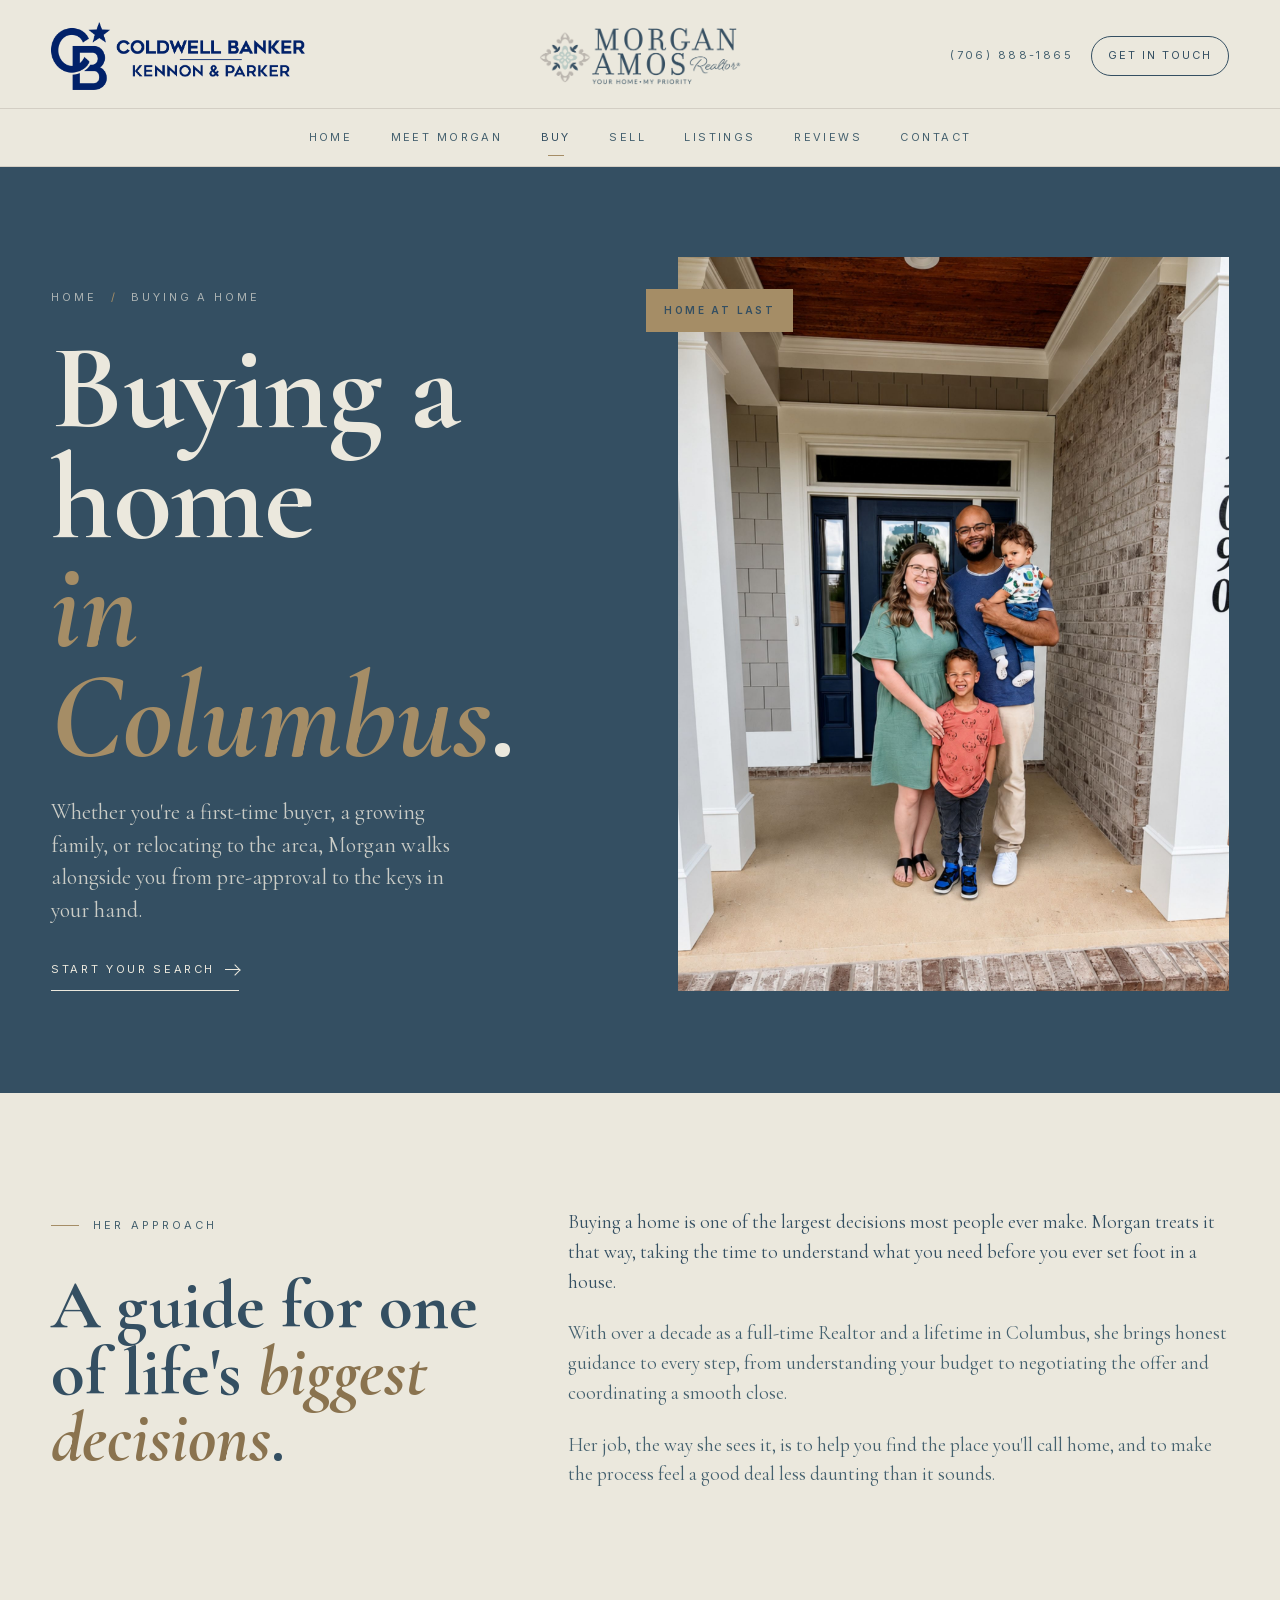
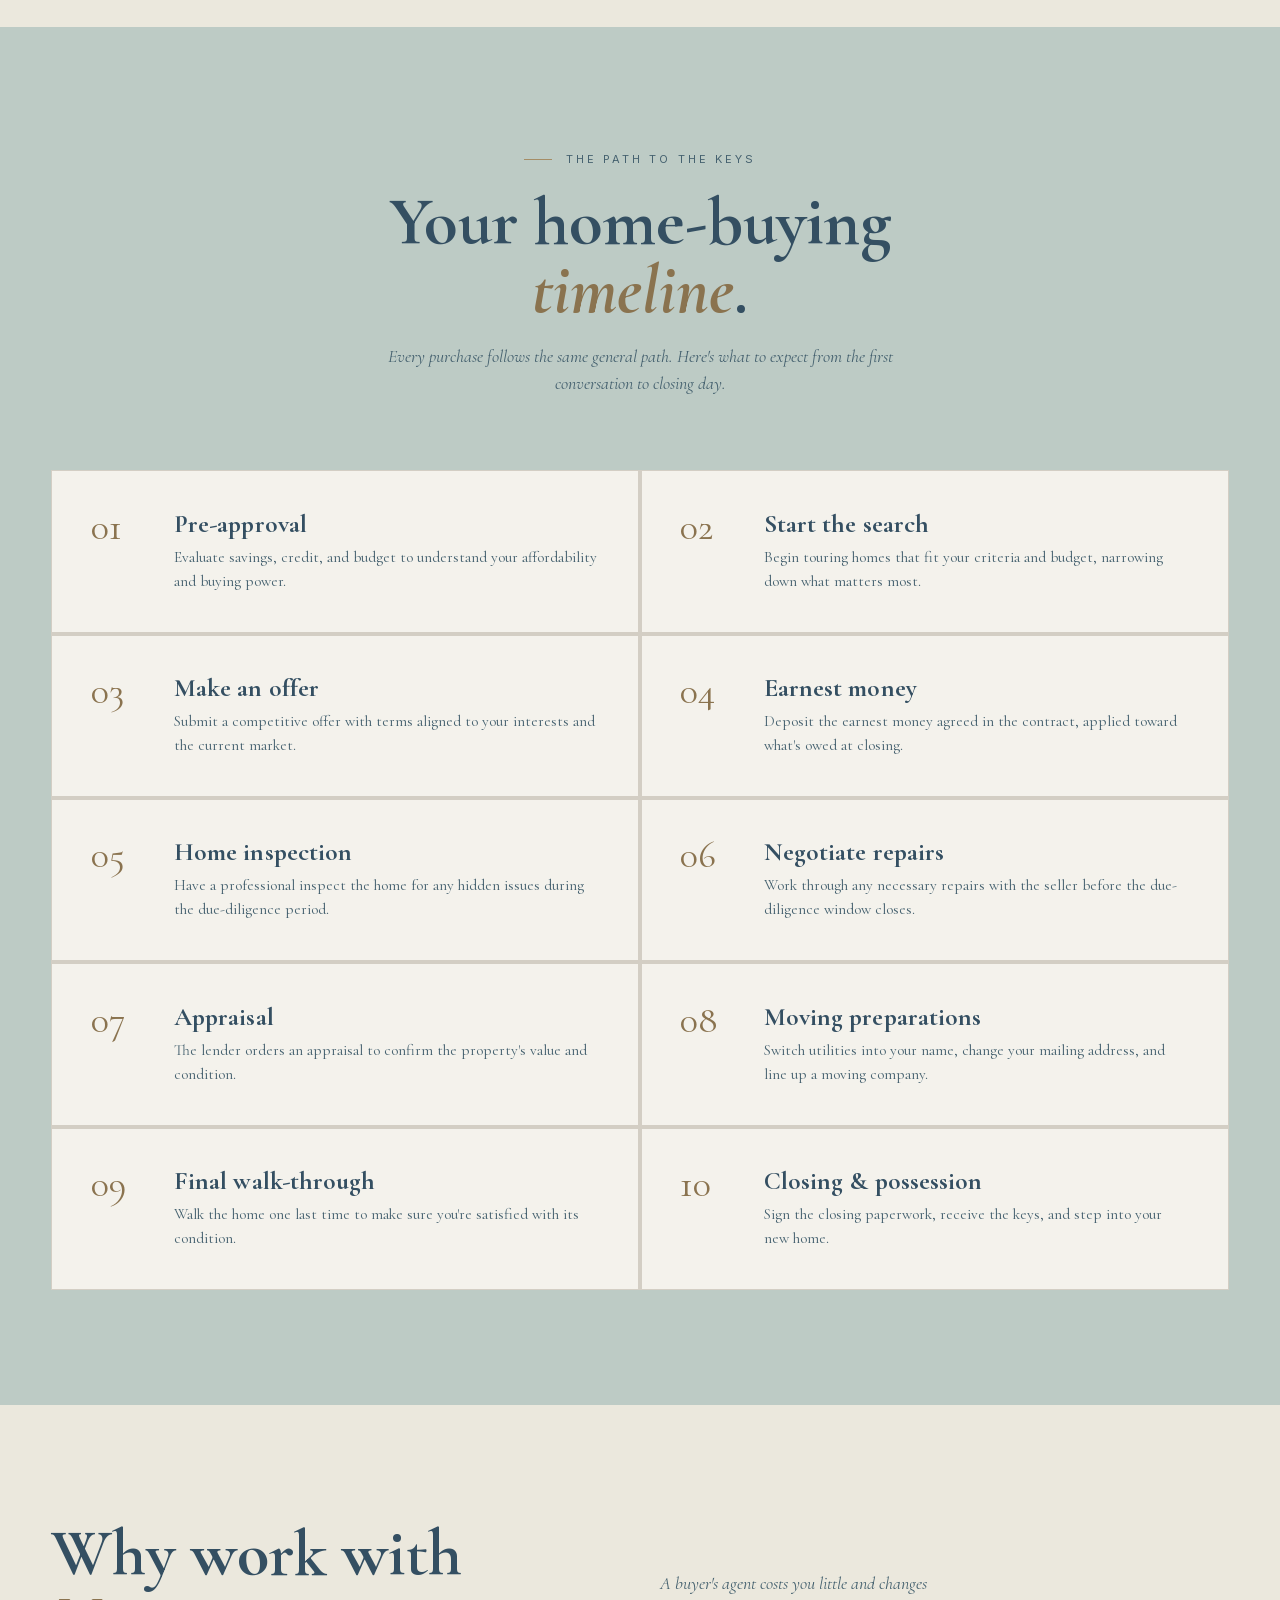
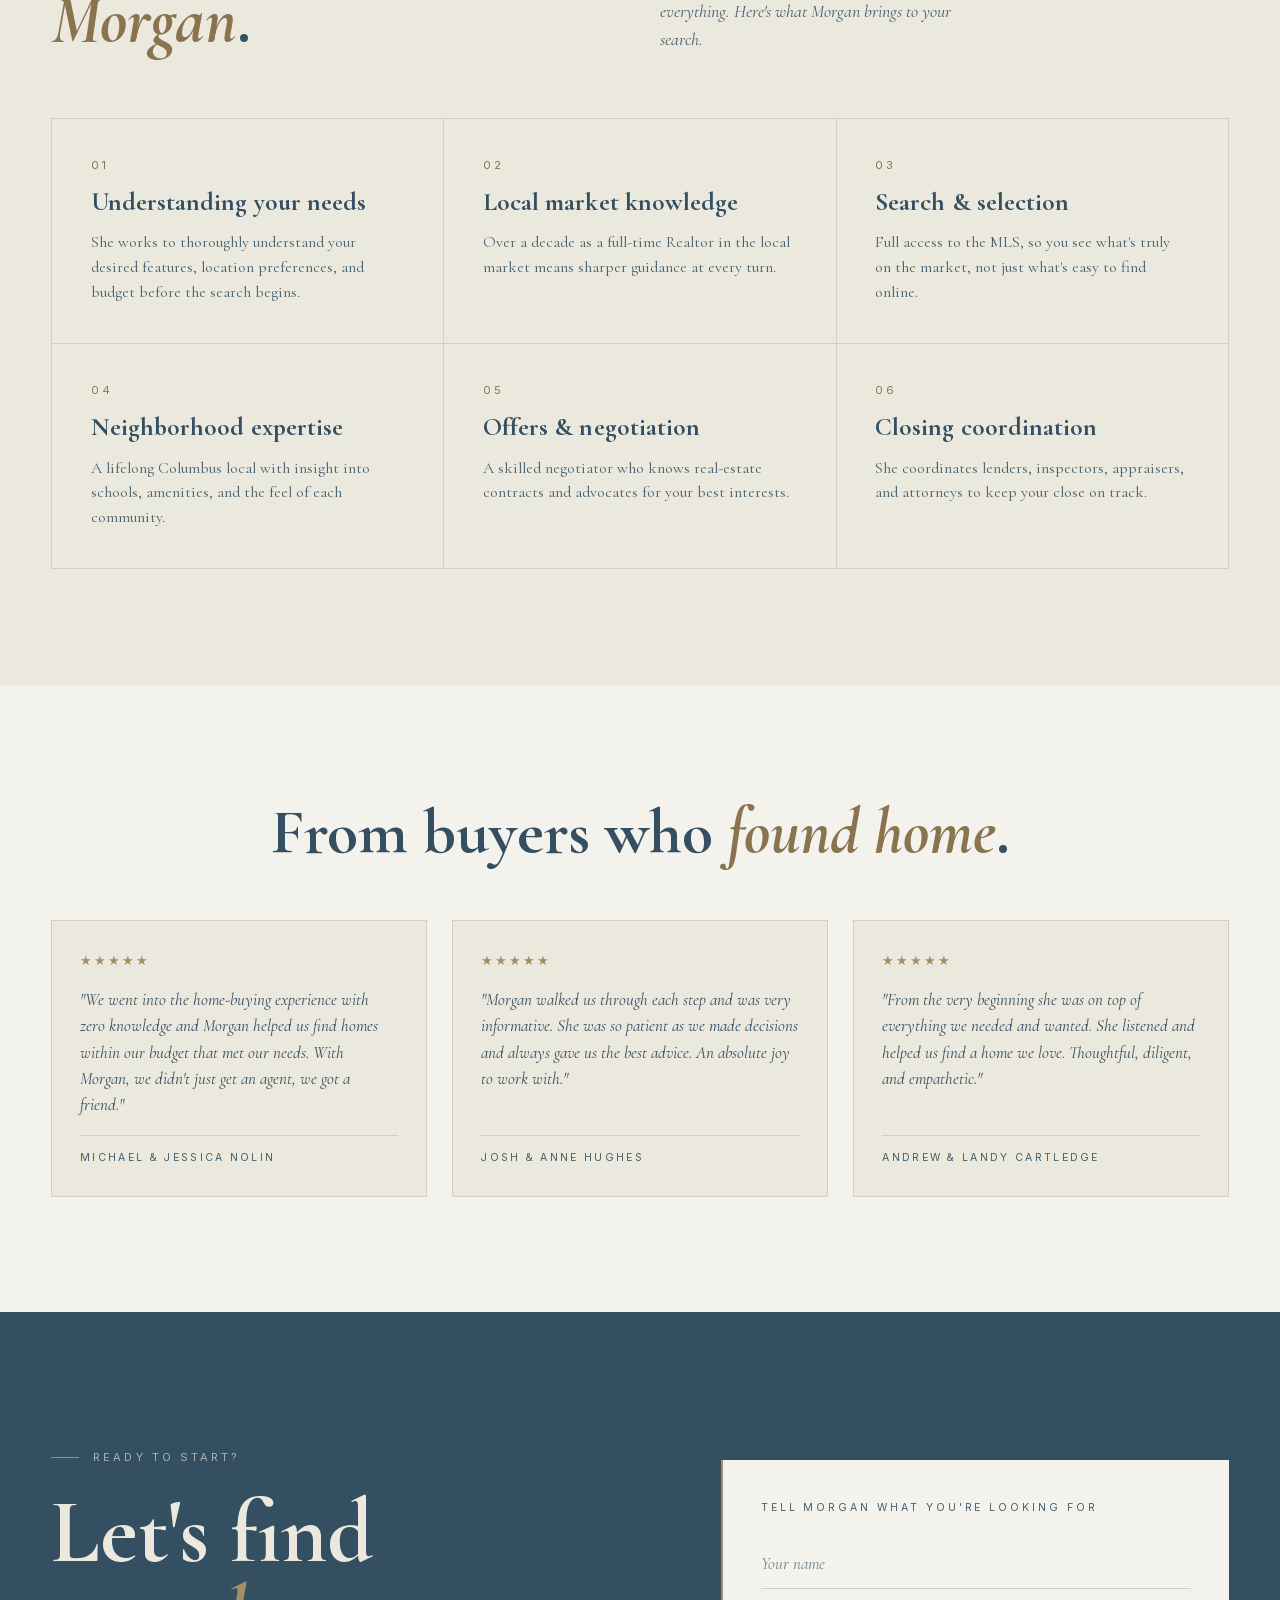
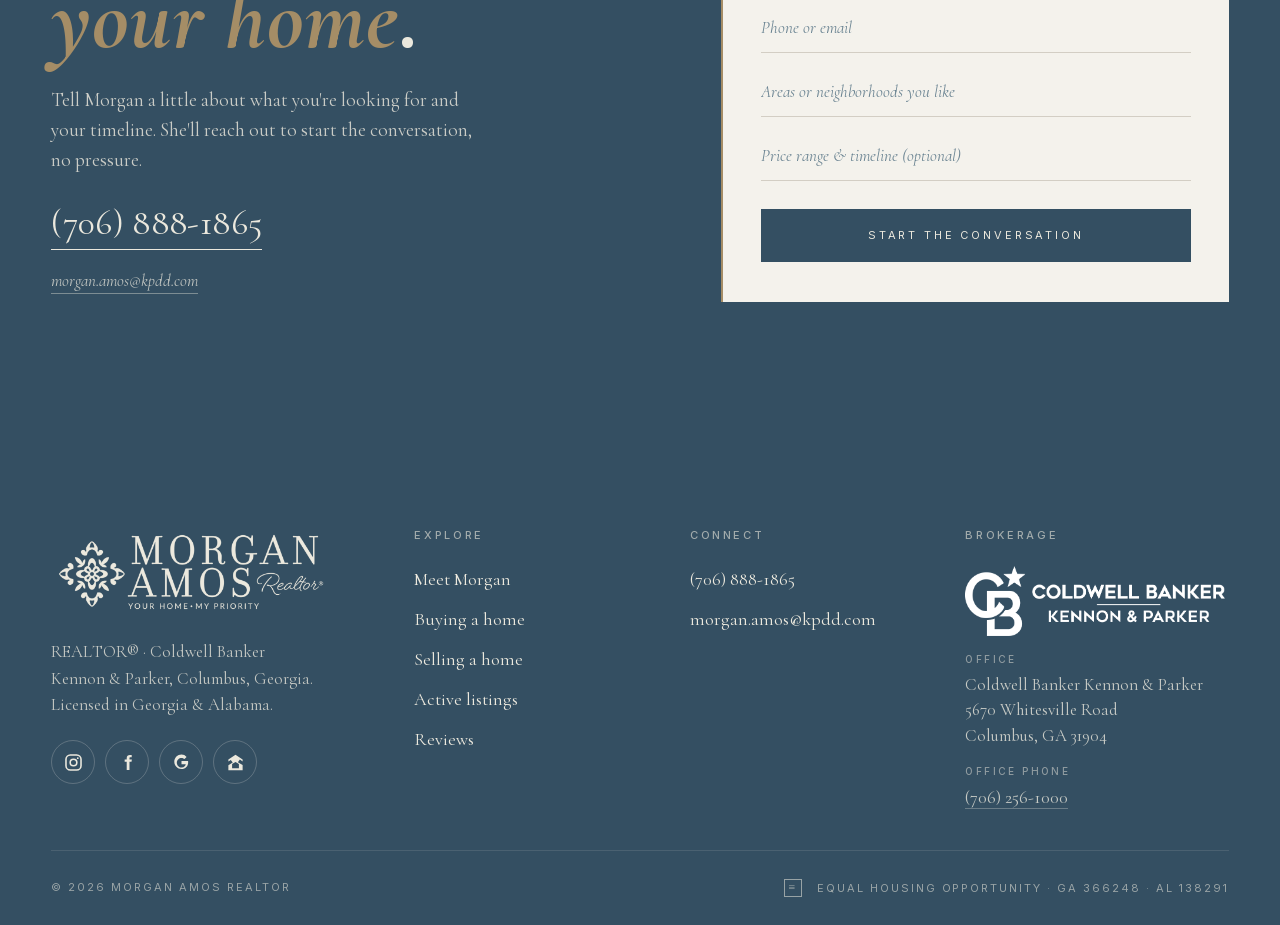
==== commit 7afade6e: "Add files via upload" ====
--- a/buy.html
+++ b/buy.html
@@ -4,7 +4,31 @@
 <meta charset="utf-8" />
 <meta name="viewport" content="width=device-width, initial-scale=1, viewport-fit=cover" />
 <meta name="theme-color" content="#083A4F" />
-<title>Buy a Home · Morgan Amos Realtor</title>
+<title>Buy a Home in Columbus, GA · Morgan Amos, Realtor®</title>
+<meta name="description" content="Buying a home in Columbus, Georgia or Phenix City, Alabama? Morgan Amos guides first-time buyers, growing families, and relocating clients from search to closing." />
+<link rel="canonical" href="https://morganamosrealtor.com/buy" />
+<meta name="robots" content="index, follow, max-image-preview:large" />
+<meta name="author" content="Morgan Amos" />
+<meta name="geo.region" content="US-GA" />
+<meta name="geo.placename" content="Columbus, Georgia" />
+
+<!-- Social share preview -->
+<meta property="og:type" content="website" />
+<meta property="og:site_name" content="Morgan Amos, Realtor®" />
+<meta property="og:locale" content="en_US" />
+<meta property="og:url" content="https://morganamosrealtor.com/buy" />
+<meta property="og:title" content="Buying a home in Columbus, Georgia" />
+<meta property="og:description" content="From first tour to closing table — how Morgan Amos helps buyers find the right home in the right neighborhood." />
+<meta property="og:image" content="https://morganamosrealtor.com/og-share.png" />
+<meta property="og:image:type" content="image/png" />
+<meta property="og:image:width" content="1200" />
+<meta property="og:image:height" content="630" />
+<meta property="og:image:alt" content="Morgan Amos, Realtor® — Columbus, Georgia" />
+<meta name="twitter:card" content="summary_large_image" />
+<meta name="twitter:title" content="Buying a home in Columbus, Georgia" />
+<meta name="twitter:description" content="From first tour to closing table — how Morgan Amos helps buyers find the right home in the right neighborhood." />
+<meta name="twitter:image" content="https://morganamosrealtor.com/og-share.png" />
+<meta name="twitter:image:alt" content="Morgan Amos, Realtor® — Columbus, Georgia" />
 <link rel="icon" type="image/png" href="favicon.png" />
 <link rel="icon" type="image/png" sizes="32x32" href="favicon-32.png" />
 <link rel="apple-touch-icon" href="apple-touch-icon.png" />
@@ -283,25 +307,46 @@
     font-family: var(--sans); font-size: 11px; letter-spacing: 0.26em; text-transform: uppercase; transition: background .25s var(--ease); min-height: 52px;
   }
   .buyer-cta__form button:hover { background: var(--accent-deep); }
+  .buyer-cta__form button:disabled { opacity: 0.75; cursor: default; }
+  .buyer-cta__form .form-note {
+    font-family: var(--serif);
+    font-style: italic;
+    font-size: 15px;
+    line-height: 1.5;
+    color: var(--ink-soft);
+    margin: 14px 0 0;
+    min-height: 0;
+  }
+  .buyer-cta__form .form-note:empty { display: none; }
   @media (max-width: 900px) { .buyer-cta { grid-template-columns: 1fr; } }
 
   body[data-accent="gold"] { --accent: #A58D66; --accent-deep: #8a734f; }
   body[data-accent="navy"] { --accent: #083A4F; --accent-deep: #083A4F; }
   body[data-accent="teal"] { --accent: #407E8C; --accent-deep: #346874; }
 </style>
+<link rel="stylesheet" href="mobile.css" />
+
+<!-- Google Analytics 4 — swap both G-XXXXXXXXXX for the real Measurement ID -->
+<script async src="https://www.googletagmanager.com/gtag/js?id=G-XXXXXXXXXX"></script>
+<script>
+  window.dataLayer = window.dataLayer || [];
+  function gtag(){ dataLayer.push(arguments); }
+  gtag('js', new Date());
+  gtag('config', 'G-XXXXXXXXXX');
+</script>
 </head>
 <body data-accent="gold">
 
 <header class="masthead" id="masthead">
   <div class="masthead__top">
     <div class="masthead__meta masthead__brokerage">
-      <a href="https://kpdd.com" target="_blank" rel="noopener" aria-label="Coldwell Banker Kennon, Parker, Duncan &amp; Davis"><img src="uploads/coldwell-banker-kpdd.webp" alt="Coldwell Banker Kennon, Parker, Duncan &amp; Davis" /></a>
+      <a href="https://kpdd.com" target="_blank" rel="noopener" aria-label="Coldwell Banker Kennon &amp; Parker"><img src="uploads/coldwell-banker-kennon-parker.png" alt="Coldwell Banker Kennon &amp; Parker" /></a>
     </div>
     <div class="masthead__brand">
       <a class="masthead__logo" href="index.html"><img src="uploads/morgan-logo.png" alt="Morgan Amos, Realtor&reg; — Your Home, My Priority" /></a>
     </div>
     <div class="masthead__right">
-      <a class="masthead__phone" href="tel:7068881865">(706) 888-1865</a>
+      <a class="masthead__phone" href="tel:+17068881865">(706) 888-1865</a>
       <a class="masthead__cta" href="#contact">Get in touch</a>
       <button class="masthead__menu" id="navToggle" aria-label="Open menu" aria-expanded="false">
         <span></span><span></span><span></span>
@@ -314,7 +359,7 @@
     <a href="buy.html" class="active">Buy</a>
     <a href="sell.html">Sell</a>
     <a href="listings.html">Listings</a>
-    <a href="index.html#reviews">Reviews</a>
+    <a href="reviews.html">Reviews</a>
     <a href="#contact">Contact</a>
   </nav>
 </header>
@@ -331,7 +376,7 @@
   </div>
   <div class="buy-hero__right">
     <div class="caption">Home at last</div>
-    <div class="ph is-photo"><img src="uploads/meet-02-family-on-porch.jpg" alt="A family at the door of their new home" /></div>
+    <div class="ph is-photo ph--faces"><img src="uploads/meet-02-family-on-porch.jpg" alt="A family at the door of their new home" /></div>
   </div>
 </header>
 
@@ -424,20 +469,24 @@
       Tell Morgan a little about what you're looking for and your timeline. She'll reach out to start the conversation, no pressure.
     </p>
     <div style="font-family: var(--display); font-size: clamp(26px, 4vw, 36px); line-height: 1.1; letter-spacing: 0.01em;">
-      <a href="tel:7068881865" style="border-bottom: 1px solid var(--cream); padding-bottom: 6px; display: inline-block; white-space: nowrap;">(706) 888-1865</a>
+      <a href="tel:+17068881865" style="border-bottom: 1px solid var(--cream); padding-bottom: 6px; display: inline-block; white-space: nowrap;">(706) 888-1865</a>
     </div>
     <p style="font-family: var(--serif); font-style: italic; font-size: 17px; margin-top: 18px; color: rgba(235,232,221,0.75);">
       <a href="mailto:morgan.amos@kpdd.com" style="border-bottom: 1px solid rgba(235,232,221,0.4); padding-bottom: 2px;">morgan.amos@kpdd.com</a>
     </p>
   </div>
 
-  <form class="buyer-cta__form" onsubmit="event.preventDefault(); this.querySelector('button').textContent='Thank you, Morgan will be in touch.'; this.querySelector('button').disabled=true;">
+  <form class="buyer-cta__form" data-lead-form action="https://api.web3forms.com/submit" method="POST">
     <div class="label">Tell Morgan what you're looking for</div>
-    <input class="field" type="text" placeholder="Your name" required />
-    <input class="field" type="tel" placeholder="Phone or email" required />
-    <input class="field" type="text" placeholder="Areas or neighborhoods you like" />
-    <input class="field" type="text" placeholder="Price range &amp; timeline (optional)" />
+    <input type="hidden" name="subject" value="New buyer inquiry — morganamosrealtor.com" />
+    <input type="hidden" name="from_name" value="morganamosrealtor.com" />
+    <input type="checkbox" name="botcheck" tabindex="-1" aria-hidden="true" style="display:none !important" />
+    <input class="field" type="text" name="name" autocomplete="name" placeholder="Your name" required />
+    <input class="field" type="text" name="phone_or_email" autocomplete="tel" placeholder="Phone or email" required />
+    <input class="field" type="text" name="areas" placeholder="Areas or neighborhoods you like" />
+    <input class="field" type="text" name="price_and_timeline" placeholder="Price range &amp; timeline (optional)" />
     <button type="submit">Start the conversation</button>
+    <p class="form-note" role="status" aria-live="polite"></p>
   </form>
 </section>
 
@@ -446,11 +495,11 @@
   <div class="cols">
     <div class="brand">
       <div class="logo-slot footer-logo has-art"><img src="uploads/morgan-logo-cream.png" alt="Morgan Amos, Realtor&reg;" /></div>
-      <p>REALTOR&reg; &middot; Coldwell Banker KPDD, Columbus, Georgia. Licensed in Georgia &amp; Alabama.</p>
+      <p>REALTOR&reg; &middot; Coldwell Banker Kennon &amp; Parker, Columbus, Georgia. Licensed in Georgia &amp; Alabama.</p>
       <div class="socials">
         <a href="https://www.instagram.com/morganamosrealtor" target="_blank" rel="noopener" aria-label="Instagram"><svg viewBox="0 0 24 24" fill="none" stroke="currentColor" stroke-width="2" stroke-linecap="round" stroke-linejoin="round" aria-hidden="true"><rect x="2.5" y="2.5" width="19" height="19" rx="5.5"/><circle cx="12" cy="12" r="4.2"/><circle cx="17.4" cy="6.6" r="1.1" fill="currentColor" stroke="none"/></svg></a>
         <a href="https://www.facebook.com/morganamosrealtor" target="_blank" rel="noopener" aria-label="Facebook"><svg viewBox="0 0 24 24" fill="currentColor" aria-hidden="true"><path d="M14.5 8.2V6.6c0-.8.2-1.2 1.3-1.2h1.5V2.6C16.9 2.5 16 2.4 15 2.4c-2.4 0-4 1.5-4 4.1v1.7H8.4V11H11v10.6h3.5V11h2.6l.4-2.8z"/></svg></a>
-        <a href="https://share.google/FKAKElppMwVY8f7nb" target="_blank" rel="noopener" aria-label="Google"><svg viewBox="0 0 24 24" fill="currentColor" aria-hidden="true"><path d="M12 10.2v3.9h5.4c-.24 1.4-1.7 4.1-5.4 4.1-3.25 0-5.9-2.7-5.9-6s2.65-6 5.9-6c1.85 0 3.1.79 3.8 1.47l2.6-2.5C16.7 2.99 14.6 2 12 2 6.95 2 2.9 6.05 2.9 11.1S6.95 20.2 12 20.2c5.05 0 8.4-3.55 8.4-8.55 0-.57-.06-1-.14-1.45H12z"/></svg></a>
+        <a href="https://maps.google.com/?cid=530375951008160785" target="_blank" rel="noopener" aria-label="Google"><svg viewBox="0 0 24 24" fill="currentColor" aria-hidden="true"><path d="M12 10.2v3.9h5.4c-.24 1.4-1.7 4.1-5.4 4.1-3.25 0-5.9-2.7-5.9-6s2.65-6 5.9-6c1.85 0 3.1.79 3.8 1.47l2.6-2.5C16.7 2.99 14.6 2 12 2 6.95 2 2.9 6.05 2.9 11.1S6.95 20.2 12 20.2c5.05 0 8.4-3.55 8.4-8.55 0-.57-.06-1-.14-1.45H12z"/></svg></a>
         <a href="https://www.zillow.com/profile/morganamos" target="_blank" rel="noopener" aria-label="Zillow"><svg viewBox="0 0 24 24" fill="currentColor" aria-hidden="true"><path d="M12 2.2 3 8.3v2.55l3.05-2.05 2.45 3.05L3 15.5v6.3h18v-6.6l-6.05-3.6 2.6-3.25L21 10.85V8.3L12 2.2zm0 9.05 4.3 2.55v5.6H7.7v-5.35L12 11.25z"/></svg></a>
       </div>
     </div>
@@ -461,22 +510,22 @@
         <li><a href="buy.html">Buying a home</a></li>
         <li><a href="sell.html">Selling a home</a></li>
         <li><a href="listings.html">Active listings</a></li>
-        <li><a href="index.html#reviews">Reviews</a></li>
+        <li><a href="reviews.html">Reviews</a></li>
       </ul>
     </div>
     <div>
       <h5>Connect</h5>
       <ul>
-        <li><a href="tel:7068881865">(706) 888-1865</a></li>
+        <li><a href="tel:+17068881865">(706) 888-1865</a></li>
         <li><a href="mailto:morgan.amos@kpdd.com">morgan.amos@kpdd.com</a></li>
       </ul>
     </div>
     <div>
       <h5>Brokerage</h5>
       <div class="brokerage">
-        <div class="logo-slot cb-logo has-art"><img src="uploads/coldwell-banker-kpdd-white.png" alt="Coldwell Banker Kennon, Parker, Duncan & Davis" /></div>
-        <div class="office"><b>Office</b>Coldwell Banker KPDD<br/>5670 Whitesville Road<br/>Columbus, GA 31904</div>
-        <div class="office"><b>Office phone</b><a href="tel:7062561000">(706) 256-1000</a></div>
+        <div class="logo-slot cb-logo has-art"><img src="uploads/coldwell-banker-kennon-parker-white.png" alt="Coldwell Banker Kennon &amp; Parker" /></div>
+        <div class="office"><b>Office</b>Coldwell Banker Kennon &amp; Parker<br/>5670 Whitesville Road<br/>Columbus, GA 31904</div>
+        <div class="office"><b>Office phone</b><a href="tel:+17062561000">(706) 256-1000</a></div>
       </div>
     </div>
   </div>
@@ -488,10 +537,10 @@
 
 <!-- ============== MOBILE STICKY CALL BAR ============== -->
 <div class="callbar" aria-hidden="false">
-  <a href="tel:7068881865" class="primary">
+  <a href="tel:+17068881865" class="primary">
     <span class="ic">☎</span><span>Call Morgan</span>
   </a>
-  <a href="sms:7068881865" class="ghost">
+  <a href="sms:+17068881865" class="ghost">
     <span class="ic">✉</span><span>Text</span>
   </a>
 </div>
@@ -524,5 +573,7 @@
   if (a) document.body.setAttribute("data-accent", a);
 </script>
 
+<script src="forms.js"></script>
+
 </body>
 </html>
--- a/shared.css
+++ b/shared.css
@@ -854,3 +854,96 @@
   background-position: center;
   background-repeat: no-repeat;
 }
+
+
+/* ---------- Photo framing: ratio locks and focal points ---------- */
+/* A photo always covers its box and can never distort, whatever the box does. */
+.ph.is-photo > img { width: 100%; height: 100%; object-fit: cover; }
+/* Feed listings paint as a background layer, so they need the same treatment. */
+.ph__shot { background-size: cover; background-position: 50% 45%; }
+
+/* Focal points — bias the crop so the subject survives it. Opt in per photo:
+   faces/face keep heads in frame when a box goes landscape, top keeps
+   rooflines, bottom keeps foreground detail. */
+.ph.is-photo.ph--face   > img { object-position: 50% 20%; }
+.ph.is-photo.ph--faces  > img { object-position: 50% 26%; }
+.ph.is-photo.ph--top    > img { object-position: 50% 14%; }
+.ph.is-photo.ph--bottom > img { object-position: 50% 78%; }
+.ph.is-photo.ph--top-safe > img { object-position: 50% 8%; }
+
+
+/* ---------- Home value tool (RealScout) ----------
+   Styled with the existing section vocabulary: .kicker label, display
+   heading with an italic accent, and the same navy pill as .hero__cta.
+   If Morgan's RealScout plan exposes the widget snippet, the <a> inside
+   .hva__inner can be swapped for the <realscout-home-value> element and
+   nothing else needs to change. */
+.hva { background: var(--cream-light); }
+.hva__inner {
+  max-width: 780px;
+  margin: 0 auto;
+  text-align: center;
+  display: flex;
+  flex-direction: column;
+  align-items: center;
+}
+.hva__title {
+  font-family: var(--display);
+  font-size: clamp(32px, 4.4vw, 62px);
+  line-height: 1.02;
+  margin: 0 0 20px;
+  text-wrap: balance;
+}
+.hva__title em { font-family: var(--serif); font-style: italic; color: var(--accent-deep); }
+.hva__lead {
+  font-family: var(--serif);
+  font-size: clamp(17px, 1.5vw, 21px);
+  line-height: 1.55;
+  color: var(--ink-soft);
+  margin: 0 0 34px;
+  max-width: 52ch;
+  text-wrap: pretty;
+}
+.hva__cta {
+  display: inline-flex;
+  align-items: center;
+  gap: 14px;
+  background: var(--ink);
+  color: var(--cream);
+  font-family: var(--sans);
+  font-size: 12px;
+  letter-spacing: 0.2em;
+  text-transform: uppercase;
+  padding: 0 30px;
+  min-height: 56px;
+  border-radius: 999px;
+  transition: background .25s var(--ease), gap .25s var(--ease);
+}
+.hva__cta:hover { background: var(--accent-deep); gap: 20px; }
+.hva__cta .dot { width: 8px; height: 8px; border-radius: 999px; background: var(--sage); flex: none; }
+.hva__cta .arr { width: 16px; height: 1px; background: currentColor; flex: none; }
+.hva__note {
+  font-family: var(--sans);
+  font-size: 11px;
+  letter-spacing: 0.2em;
+  text-transform: uppercase;
+  color: var(--ink-soft);
+  margin: 20px 0 0;
+}
+
+/* Compact variant, for sitting inside an existing contact section. */
+.hva--inline {
+  background: none;
+  padding: clamp(36px, 4vw, 52px) 0 0;
+  margin: clamp(36px, 4vw, 52px) auto 0;
+  max-width: 620px;
+  border-top: 1px solid var(--hairline);
+}
+.hva--inline .hva__inner { max-width: 560px; }
+.hva--inline .hva__title { font-size: clamp(26px, 2.8vw, 40px); margin-bottom: 14px; }
+.hva--inline .hva__lead { font-size: clamp(16px, 1.2vw, 18px); margin-bottom: 26px; }
+.hva--inline .hva__cta { min-height: 50px; font-size: 11px; padding: 0 26px; }
+
+@media (max-width: 600px) {
+  .hva__cta { width: 100%; justify-content: center; text-align: center; }
+}
--- a/mobile.css
+++ b/mobile.css
@@ -0,0 +1,568 @@
+/* =========================================================
+   Morgan Amos Realtor — RESPONSIVE OVERRIDES
+   Load AFTER shared.css and after each page's inline <style>.
+
+   Two independent blocks, neither of which touches the other:
+
+     @media (max-width: 767px)   the mobile layout
+     @media (min-width: 768px)   desktop vertical rhythm (tightening
+                                 only — no colours, type or structure)
+   ========================================================= */
+
+@media (max-width: 767px) {
+
+  /* ---------- 1. MASTHEAD — one 68px sticky row ----------
+     Hamburger left · Morgan + Coldwell Banker centered at equal
+     26px height (brokerage prominence rule) · call button right. */
+
+  .masthead__top {
+    display: flex;
+    align-items: center;
+    justify-content: center;
+    gap: 11px;
+    padding: 12px 60px;
+    position: relative;
+    min-height: 68px;
+    overflow: hidden;
+  }
+  .masthead.scrolled .masthead__top { padding: 12px 60px; }
+
+  .masthead__brand { order: 1; flex: 0 1 auto; min-width: 0; max-width: 168px; gap: 0; }
+  .masthead__logo { max-width: 100%; }
+  .masthead__logo img,
+  .masthead.scrolled .masthead__logo img {
+    height: auto;
+    max-height: 26px;
+    max-width: 100%;
+    width: auto;
+    object-fit: contain;
+    object-position: center;
+  }
+
+  /* Re-show the brokerage mark (shared.css hides .masthead__meta ≤860) */
+  .masthead__meta.masthead__brokerage {
+    display: flex;
+    order: 2;
+    flex: 0 1 auto;
+    min-width: 0;
+    max-width: 120px;
+    width: auto;
+    padding-left: 11px;
+    border-left: 1px solid var(--hairline);
+  }
+  .masthead__brokerage img,
+  .masthead.scrolled .masthead__brokerage img {
+    height: auto;
+    max-height: 26px;
+    max-width: 100%;
+    width: auto;
+    object-fit: contain;
+  }
+  .masthead__cb { max-width: 100%; width: auto; }
+  .masthead__brokerage a { max-width: 100%; }
+
+  /* .masthead__right is absolutely positioned on desktop, which would make
+     it the containing block for the menu button — flatten it so both the
+     hamburger and the call button anchor to .masthead__top instead. */
+  .masthead__right { display: contents; }
+
+  .masthead__menu {
+    display: inline-flex;
+    position: absolute;
+    left: 8px;
+    top: 50%;
+    transform: translateY(-50%);
+    margin: 0;
+  }
+
+  /* Phone link becomes a 44px circular call button */
+  .masthead__phone {
+    position: absolute;
+    right: 8px;
+    top: 50%;
+    transform: translateY(-50%);
+    margin: 0;
+    display: inline-flex;
+    align-items: center;
+    justify-content: center;
+    width: 44px;
+    height: 44px;
+    border: 1px solid var(--hairline);
+    border-radius: 999px;
+    font-size: 0;
+  }
+  .masthead__phone::before { content: "☎"; font-size: 15px; color: var(--ink); }
+
+  /* Drawer links: 52px targets */
+  .masthead__nav a { padding: 0 24px; min-height: 52px; display: flex; align-items: center; }
+
+  /* ---------- 2. HERO — photo band, then copy on solid navy ----------
+     .hero__left / .hero__right are flattened with display:contents so the
+     eyebrow, headline, tagline, sub-copy, CTAs and socials become direct
+     children of .hero and can be ordered into one column.
+
+     The portrait gets its own 400px band at the top with NO text over it —
+     that keeps her face completely clear and shows head-to-torso instead of
+     a tight crop. The copy sits below on flat navy, so every glyph renders
+     crisp against a solid colour instead of fighting a photo. */
+
+  .hero {
+    display: flex;
+    flex-direction: column;
+    align-items: stretch;
+    justify-content: flex-start;
+    position: relative;
+    padding: 0;
+    gap: 0;
+    min-height: 0;
+    background: var(--ink);
+    text-align: left;
+  }
+  .hero::before {
+    content: "";
+    position: absolute;
+    inset: 0 0 auto 0;
+    height: 400px;
+    background-image: url("uploads/home-01-hero-portrait.jpg");
+    background-size: cover;
+    background-position: center 12%;
+    background-color: var(--ink);
+    z-index: 0;
+  }
+  /* short fade blending the photo into the navy copy block */
+  .hero::after {
+    content: "";
+    position: absolute;
+    inset: 300px 0 auto 0;
+    height: 100px;
+    z-index: 1;
+    background: linear-gradient(180deg,
+      rgba(40,64,79,0) 0%,
+      rgba(40,64,79,.55) 55%,
+      var(--ink) 100%);
+    pointer-events: none;
+  }
+
+  .hero__left,
+  .hero__left > div,
+  .hero__right { display: contents; }
+  .hero__medallion { display: none; }
+
+  .hero__eyebrow,
+  .hero__headline,
+  .hero__meta,
+  .hero__sub,
+  .hero__row,
+  .hero__social {
+    position: relative;
+    z-index: 2;
+    margin: 0;
+    width: auto;
+    max-width: none;
+    padding-left: 24px;
+    padding-right: 24px;
+  }
+
+  /* --- on flat navy, below the photo --- */
+
+  .hero__eyebrow {
+    order: 1;
+    margin: 400px 24px 16px;
+    padding: 0;
+    width: auto;
+    max-width: none;
+    align-self: stretch;
+    display: flex;
+    align-items: center;
+    flex-wrap: nowrap;
+    white-space: nowrap;
+    gap: 7px;
+    background: none;
+    border-radius: 0;
+    color: rgba(235,232,221,.78);
+    font-family: var(--sans);
+    font-size: 9.5px;
+    letter-spacing: .14em;
+    text-transform: uppercase;
+  }
+  .hero__eyebrow .star { color: var(--gold-bright); letter-spacing: 1px; font-size: 10px; }
+  .hero__eyebrow .sep  { color: rgba(235,232,221,.4); }
+
+  .hero__headline {
+    order: 2;
+    font-size: 52px;
+    line-height: .92;
+    letter-spacing: -.01em;
+    margin-bottom: 16px;
+    color: var(--cream);
+  }
+  .hero__headline em { color: var(--gold-bright); }
+
+  .hero__meta {
+    order: 3;
+    padding-bottom: 30px;
+    /* the desktop rule offsets this panel with top:-49px — reset it */
+    top: 0;
+    right: auto;
+    bottom: auto;
+    left: auto;
+    transform: none;
+    background: none;
+    border: 0;
+    box-shadow: none;
+    backdrop-filter: none;
+    -webkit-backdrop-filter: none;
+  }
+  .hero__meta .quote {
+    font-family: var(--serif);
+    font-style: italic;
+    font-size: 17px;
+    line-height: 1.35;
+    color: rgba(235,232,221,.86);
+    border-left: 2px solid var(--gold-bright);
+    padding-left: 14px;
+    max-width: 34ch;
+    text-wrap: pretty;
+  }
+
+  /* --- on cream, in the thumb zone --- */
+
+  .hero__sub {
+    order: 4;
+    background: var(--cream);
+    padding-top: 22px;
+    font-size: 17px;
+    line-height: 1.55;
+    color: var(--ink-soft);
+  }
+  .hero__row {
+    order: 5;
+    background: var(--cream);
+    display: flex;
+    flex-direction: column;
+    align-items: stretch;
+    gap: 10px;
+    padding-top: 18px;
+  }
+  .hero__cta {
+    min-height: 54px;
+    display: flex;
+    align-items: center;
+    justify-content: center;
+    gap: 12px;
+    padding: 14px 24px;
+    background: var(--ink);
+    color: var(--cream);
+    border: 0;
+    border-radius: 999px;
+    font-family: var(--sans);
+    font-size: 12px;
+    letter-spacing: .2em;
+    text-transform: uppercase;
+  }
+  .hero__cta .dot { width: 7px; height: 7px; border-radius: 999px; background: var(--gold-bright); }
+  .hero__note {
+    margin: 0;
+    font-family: var(--serif);
+    font-style: italic;
+    font-size: 15px;
+    color: var(--ink-soft);
+    text-align: left;
+  }
+  .hero__note b { border-bottom: 1px solid var(--ink); font-style: normal; font-weight: 500; }
+
+  .hero__social {
+    order: 6;
+    background: var(--cream);
+    display: flex;
+    align-items: center;
+    gap: 7px;
+    padding-top: 14px;
+    padding-bottom: 22px;
+  }
+  .hero__social .lab { display: none; }
+  .hero__social a {
+    width: 44px; height: 44px;
+    border: 1px solid var(--hairline);
+    border-radius: 999px;
+    display: inline-flex; align-items: center; justify-content: center;
+    color: var(--ink-soft);
+  }
+  .hero__social a svg { width: 17px; height: 17px; }
+
+  /* ---------- 3. STATS — one bar across ---------- */
+
+  .marquee {
+    display: grid;
+    grid-template-columns: repeat(4, 1fr);
+    gap: 0;
+    padding: 22px 16px;
+    overflow: visible;
+  }
+  .marquee .stat { text-align: center; padding: 0 6px; }
+  .marquee .stat + .stat { border-left: 1px solid rgba(235,232,221,.16); }
+  .marquee .stat__num { font-size: 27px; line-height: 1; margin-bottom: 8px; }
+  .marquee .stat__num em { font-size: .85em; }
+  .marquee .stat:last-child .stat__num { font-size: 22px; white-space: nowrap; }
+  .marquee .stat__label {
+    font-size: 9px;
+    letter-spacing: .12em;
+    line-height: 1.35;
+  }
+
+  /* ---------- 4. SECTION RHYTHM — 24px gutters ---------- */
+
+  .section { padding: 48px 24px; }
+  .section-title { font-size: 34px; line-height: 1.02; margin-bottom: 16px; }
+  .kicker { margin-bottom: 14px; font-size: 10.5px; }
+  .linklike { min-height: 44px; }
+  .service .linklike,
+  .story .linklike,
+  .reviews__foot .linklike {
+    align-self: flex-start;
+    width: fit-content;
+    max-width: 100%;
+  }
+
+  /* Story: image, then copy */
+  .story { display: block; }
+  .story__media { margin-bottom: 26px; }
+  .story__media .ph { aspect-ratio: 4/5; }
+  .story__copy h2 { font-size: 38px; line-height: 1; margin: 0 0 18px; }
+  .story__copy .lead { font-size: 18px; line-height: 1.6; }
+  .story__copy p { font-size: 17px; line-height: 1.6; }
+
+  /* Pullquote */
+  .pullquote { padding: 52px 24px; }
+  .pullquote__text { font-size: 26px; line-height: 1.22; }
+  .pullquote__mark { font-size: 230px; top: -46px; left: -14px; }
+
+  /* ---------- 5. REVIEWS — swipe carousel ---------- */
+
+  .reviews__head { display: block; margin-bottom: 22px; }
+  .reviews__head .section-title { font-size: 33px; line-height: 1.02; }
+  .reviews__head .src {
+    display: flex;
+    align-items: flex-start;
+    gap: 10px;
+    margin-top: 14px;
+    line-height: 1.7;
+  }
+  .reviews__head .src .star { flex: none; }
+
+  .reviews__grid {
+    display: flex;
+    gap: 14px;
+    overflow-x: auto;
+    scroll-snap-type: x mandatory;
+    scroll-padding-left: 24px;
+    margin: 0 -24px;
+    padding: 0 24px 4px;
+    -ms-overflow-style: none;
+    scrollbar-width: none;
+  }
+  .reviews__grid::-webkit-scrollbar { display: none; }
+  .reviews__grid .review {
+    flex: 0 0 290px;
+    scroll-snap-align: start;
+    display: flex;
+    flex-direction: column;
+  }
+  .reviews__grid .review__body { font-size: 16.5px; line-height: 1.55; }
+  .reviews__foot {
+    display: flex;
+    flex-direction: column;
+    align-items: flex-start;
+    gap: 14px;
+    margin-top: 22px;
+  }
+
+  /* ---------- 6. SERVICES — stacked ---------- */
+
+  .services { display: block; }
+  .service { padding: 52px 24px; gap: 22px; }
+  .service__h { font-size: 44px; line-height: .98; }
+  .service__body { font-size: 17px; line-height: 1.6; }
+
+  /* ---------- 7. LISTINGS — swipe carousel + real button ---------- */
+
+  .listings__head { display: block; }
+  .listings__head .ml { display: flex; flex-wrap: wrap; align-items: center; gap: 10px; margin-top: 14px; }
+  .feed-refresh { min-height: 44px; padding: 0 16px; }
+
+  .listings__grid {
+    display: flex;
+    gap: 14px;
+    overflow-x: auto;
+    scroll-snap-type: x mandatory;
+    scroll-padding-left: 24px;
+    margin: 0 -24px;
+    padding: 0 24px 4px;
+    -ms-overflow-style: none;
+    scrollbar-width: none;
+  }
+  .listings__grid::-webkit-scrollbar { display: none; }
+  .listings__grid .lcard { flex: 0 0 270px; scroll-snap-align: start; }
+  .listings__grid .lcard__img .ph { aspect-ratio: 4/5; }
+
+  /* Button above the "Source · Coldwell Banker Kennon & Parker" line */
+  .listings__foot {
+    display: flex;
+    flex-direction: column;
+    align-items: stretch;
+    gap: 14px;
+    margin-top: 24px;
+    padding-top: 20px;
+    border-top: 1px solid var(--hairline);
+  }
+  .listings__foot .linklike {
+    order: -1;
+    min-height: 52px;
+    display: flex;
+    align-items: center;
+    justify-content: center;
+    gap: 10px;
+    background: var(--ink);
+    color: var(--cream);
+    border: 0;
+    border-radius: 999px;
+    padding: 0 20px;
+    font-size: 12px;
+    letter-spacing: .2em;
+  }
+  .listings__foot .src { text-align: center; }
+
+  /* Buy/Sell page feature card */
+  .lfeature__cta { flex-direction: column; align-items: stretch; gap: 10px; }
+  .lfeature__cta .linklike {
+    min-height: 50px;
+    justify-content: center;
+    border: 1px solid var(--ink);
+    border-radius: 999px;
+    padding: 0 20px;
+  }
+
+  /* ---------- 8. FINALE — phone as a real button ---------- */
+
+  .finale { padding: 56px 24px; }
+  .finale h2 { font-size: 44px; line-height: .96; }
+  .finale__promise { font-size: 17px; line-height: 1.5; }
+  .finale__phone {
+    min-height: 56px;
+    display: flex;
+    align-items: center;
+    justify-content: center;
+    gap: 12px;
+    background: var(--ink);
+    color: var(--cream);
+    border-radius: 999px;
+    font-size: 24px;
+    margin: 0 0 12px;
+  }
+  .finale__or { margin-top: 6px; }
+  .finale__social a { width: 44px; height: 44px; }
+
+  /* ---------- 9. FOOTER — stacked, 46px rows ---------- */
+
+  .footer { padding: 48px 24px 0; }
+  .footer .cols { grid-template-columns: 1fr; gap: 32px; padding-bottom: 32px; }
+  .footer ul { gap: 0; }
+  .footer ul li a { min-height: 46px; display: flex; align-items: center; font-size: 17.5px; }
+  .footer ul li + li a { border-top: 1px solid rgba(235,232,221,.12); }
+  .footer .bottom { flex-direction: column; align-items: flex-start; gap: 12px; font-size: 10px; }
+  .footer .brokerage .office a { min-height: 44px; display: inline-flex; align-items: center; }
+
+  /* Header logo links: keep the marks at 26px but give the tap area 44px */
+  .masthead__logo,
+  .masthead__brokerage a { min-height: 44px; align-items: center; }
+
+  /* ---------- 10. FORMS — 52px fields ---------- */
+
+  input[type="text"],
+  input[type="tel"],
+  input[type="email"],
+  select,
+  textarea {
+    min-height: 52px;
+    font-size: 16px; /* prevents iOS zoom-on-focus */
+    width: 100%;
+  }
+}
+
+/* =========================================================
+   DESKTOP / TABLET — vertical rhythm only
+   Sections were carrying up to ~130px of padding each, so a
+   section boundary stacked ~300px of empty space (worst case:
+   listings bottom + finale top). These pull the bands in by
+   roughly a third. Nothing but padding/margin changes.
+   ========================================================= */
+
+@media (min-width: 768px) {
+
+  /* Shared section shell — was clamp(56px, 9vw, 140px) */
+  .section { padding: clamp(52px, 6vw, 92px) var(--gutter); }
+
+  /* Big centred CTA — was clamp(72px, 12vw, 180px) */
+  .finale { padding: clamp(60px, 7vw, 104px) var(--gutter); }
+
+  /* Pull-quote band — was clamp(64px, 10vw, 160px) */
+  .pullquote { padding: clamp(60px, 7vw, 108px) var(--gutter); }
+
+  /* Buy / Sell split panels — was clamp(52px, 7vw, 110px) */
+  .service { padding: clamp(48px, 5.5vw, 88px) clamp(24px, 4vw, 64px); }
+
+  /* Stat bar — was clamp(40px, 5vw, 64px) */
+  .marquee { padding: clamp(36px, 4vw, 56px) var(--gutter); }
+
+  /* Footer — was clamp(56px, 8vw, 110px) */
+  .footer { padding: clamp(52px, 6vw, 88px) var(--gutter) 0; }
+  .footer .cols { padding-bottom: clamp(28px, 3vw, 44px); }
+
+  /* Feed footer sat 64px below the cards */
+  .listings__foot { margin-top: clamp(32px, 3.5vw, 44px); }
+
+  /* Hero bottom band — was clamp(48px, 7vw, 100px) */
+  .hero { padding-bottom: clamp(44px, 5vw, 76px); }
+
+  /* Section-header blocks across the site */
+  .listings__head,
+  .reviews__head { margin-bottom: clamp(28px, 3vw, 44px); }
+
+  /* Seam collapse: the listings section and the finale share the same
+     --cream-light background, so their stacked padding read as one huge
+     void rather than a section break. Keep one band, not two. */
+  .section--cream-light + .finale { padding-top: clamp(8px, 1vw, 18px); }
+}
+
+
+/* ---------- 8. REVIEWS PAGE ---------- */
+@media (max-width: 700px) {
+  .rv-hero { padding: 30px var(--gutter) 34px; }
+  .rv-hero h1 { font-size: 44px; }
+  .rv-hero .lede { font-size: 17px; }
+  .rv-tally { gap: 20px 30px; margin-top: 26px; padding-top: 22px; }
+  .rv-tally .num { font-size: 34px; }
+
+  /* Chip rows scroll sideways instead of stacking into a tall sticky bar */
+  .rv-controls {
+    padding: 11px 0 11px var(--gutter);
+    gap: 9px;
+    flex-direction: column;
+    align-items: stretch;
+  }
+  .rv-group {
+    flex-wrap: nowrap;
+    overflow-x: auto;
+    -webkit-overflow-scrolling: touch;
+    scrollbar-width: none;
+    padding-right: var(--gutter);
+  }
+  .rv-group::-webkit-scrollbar { display: none; }
+  .rv-group > .cap { flex: none; }
+  .rv-chip { flex: none; }
+  .rv-count { order: 0; padding-right: var(--gutter); font-size: 10px; }
+
+  .rv-wrap { padding: 26px var(--gutter) 44px; }
+  .rv-card { padding: 22px 20px 18px; }
+  .rv-loadmore { width: 100%; justify-content: center; }
+}
